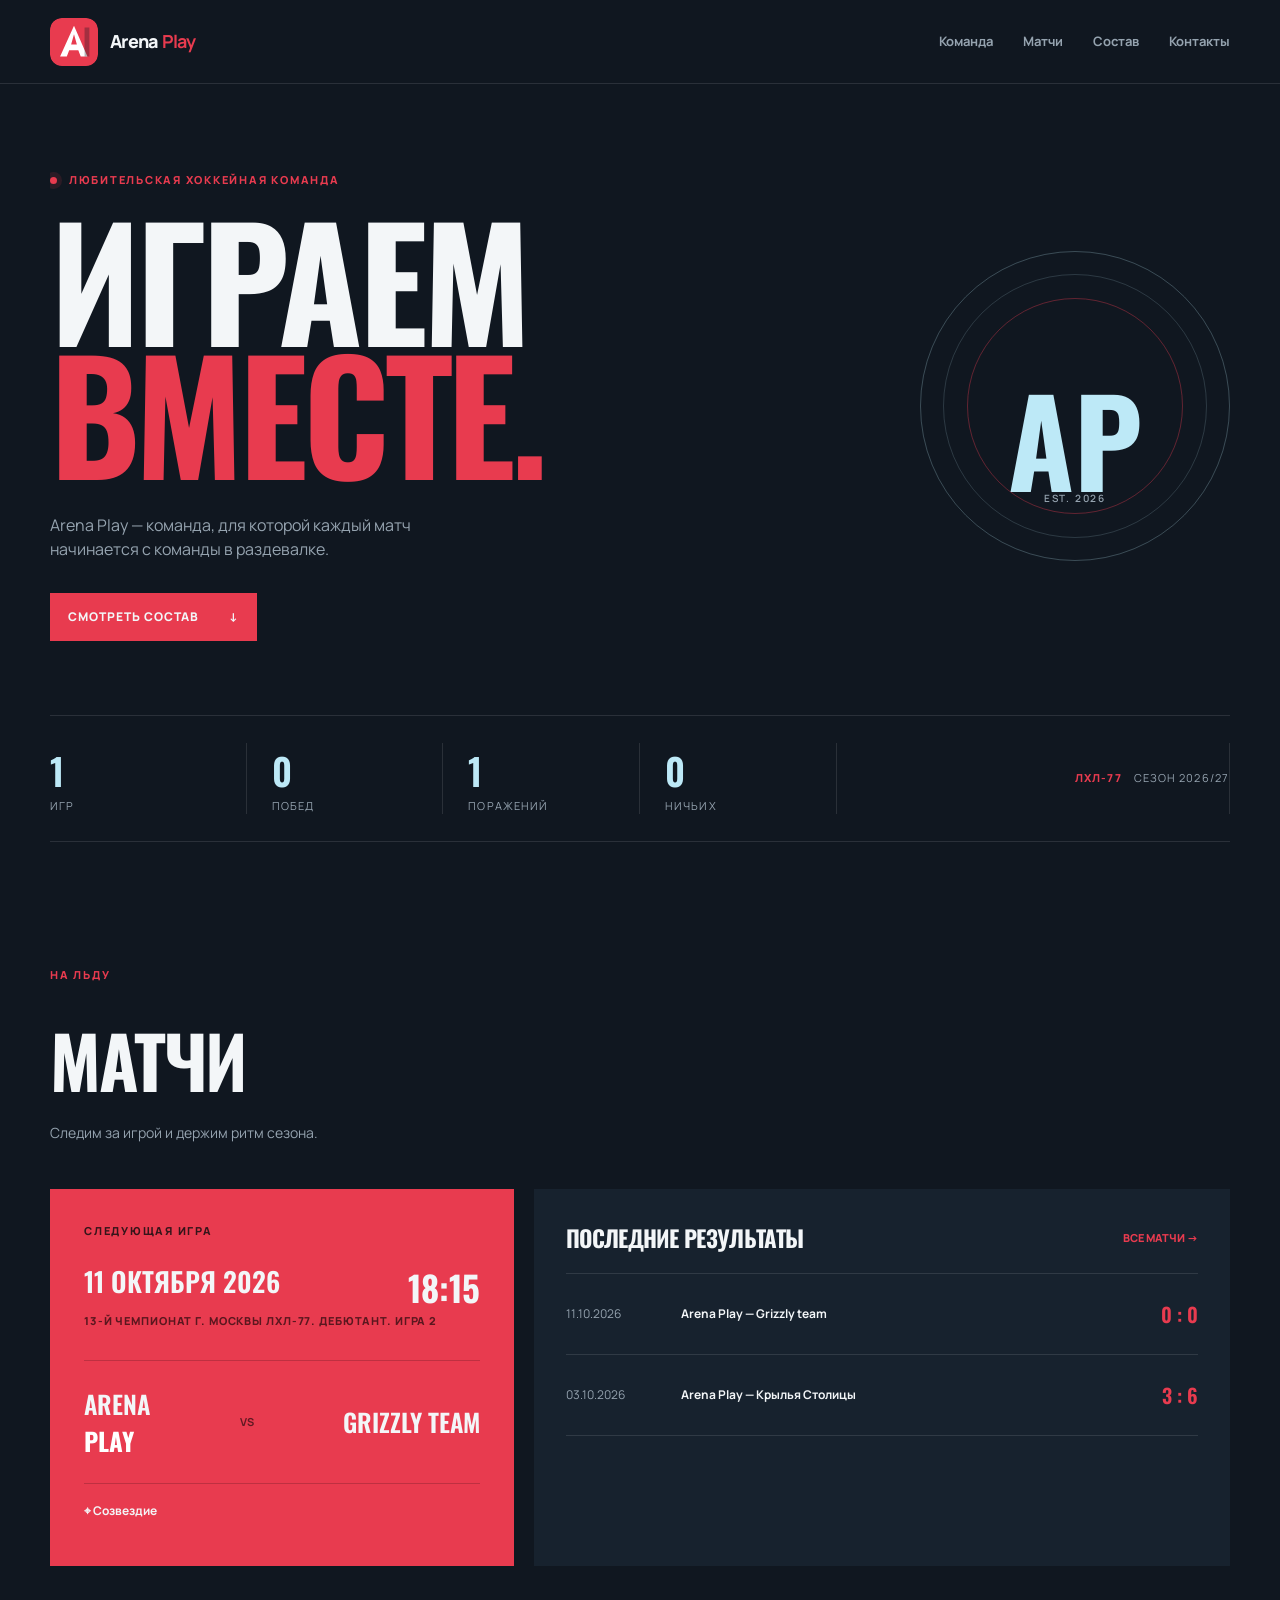
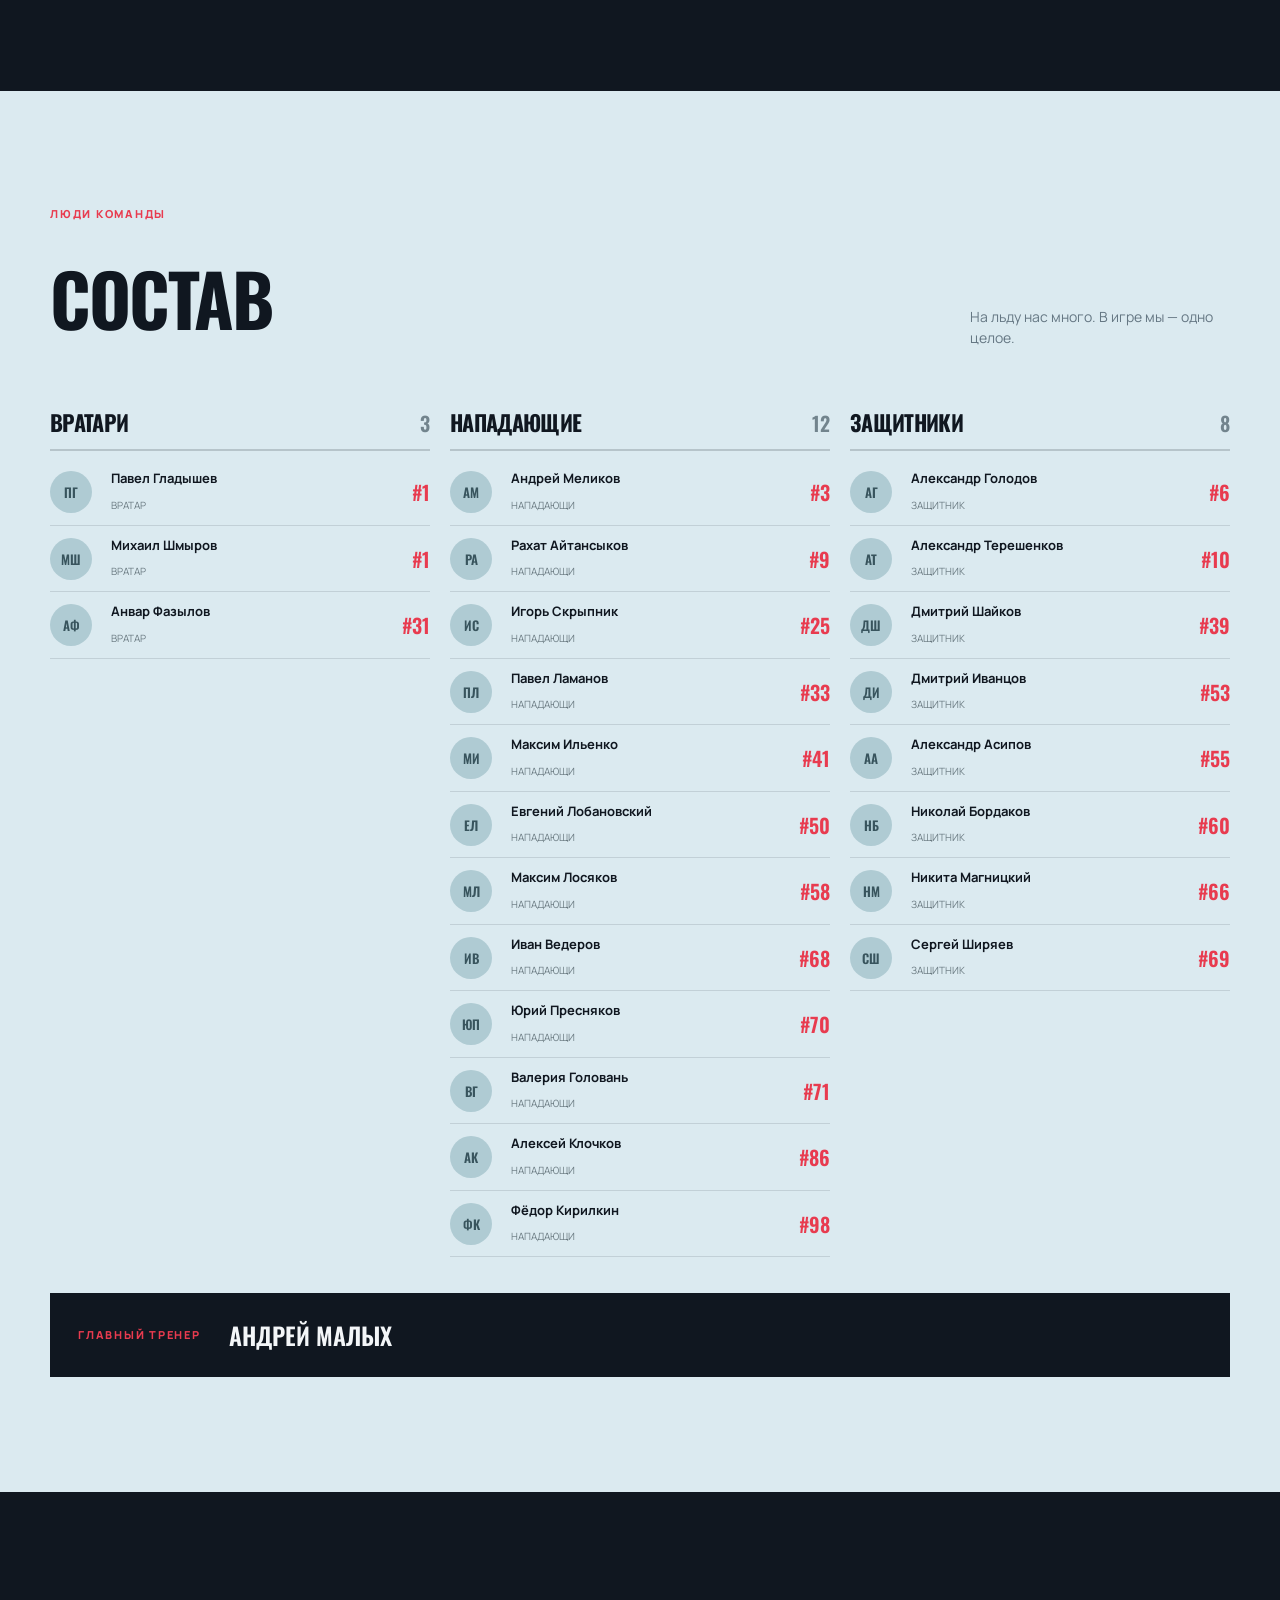
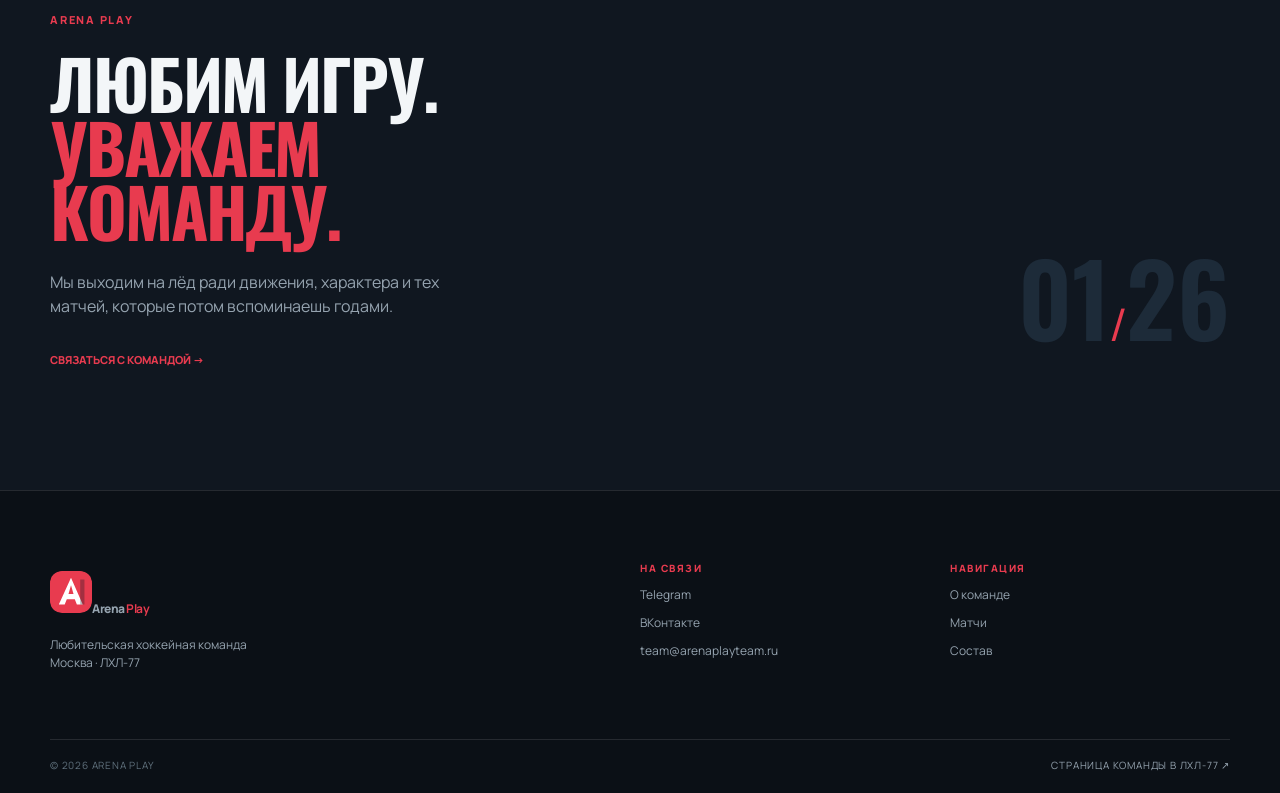
==== index.html @ 4e4c9e89 "Обновить статистику команды Изменены данные о количестве игр, победах и поражениях команды в разделе" ====
<!doctype html>
<html lang="ru">
  <head>
    <meta charset="UTF-8" />
    <meta name="viewport" content="width=device-width, initial-scale=1" />
    <meta name="description" content="Arena Play — любительская хоккейная команда." />
    <meta property="og:title" content="Arena Play — хоккейная команда" />
    <meta property="og:description" content="Состав, матчи и результаты Arena Play." />
    <meta property="og:type" content="website" />
    <meta property="og:url" content="https://arenaplayteam.ru/" />
    <link rel="icon" href="/assets/logo.svg" type="image/svg+xml" />
    <link rel="stylesheet" href="/styles/main.css" />
    <title>Arena Play — хоккейная команда</title>
  </head>
  <body>
    <header class="site-header">
      <a class="brand" href="#top" aria-label="Arena Play, на главную">
        <img src="/assets/logo.svg" alt="Arena Play" width="48" height="48" />
        <span>Arena <b>Play</b></span>
      </a>
      <button class="menu-toggle" type="button" aria-expanded="false" aria-controls="site-nav">Меню</button>
      <nav id="site-nav" class="site-nav" aria-label="Основная навигация">
        <a href="#team">Команда</a>
        <a href="#games">Матчи</a>
        <a href="#roster">Состав</a>
        <a href="#contacts">Контакты</a>
      </nav>
    </header>

    <main id="top">
      <a class="live-banner" data-live-date="2026-10-11" href="https://vkvideo.ru/live-71330880_456246255" target="_blank" rel="noopener noreferrer" aria-label="Смотреть сегодняшнюю прямую трансляцию Arena Play в VK Видео">
        <span><span class="live-dot"></span> Скоро в эфире</span>
        <strong>Смотреть трансляцию Arena Play vs Grizzly team</strong>
        <span aria-hidden="true">↗</span>
      </a>
      <section class="hero section-shell">
        <div class="hero-copy">
          <p class="eyebrow"><span class="live-dot"></span> Любительская хоккейная команда</p>
          <h1>Играем<br /><em>вместе.</em></h1>
          <p class="hero-lead">Arena Play — команда, для которой каждый матч начинается с команды в раздевалке.</p>
          <a class="button button-primary" href="#roster">Смотреть состав <span>↓</span></a>
        </div>
        <div class="hero-mark" aria-hidden="true">
          <div class="hero-ring"></div>
          <span>AP</span>
          <small>EST. 2026</small>
        </div>
      </section>

      <section id="team" class="stats-strip section-shell" aria-label="Статистика команды">
        <div><strong data-stat="games">1</strong><span>Игр</span></div>
        <div><strong data-stat="wins">0</strong><span>Побед</span></div>
        <div><strong data-stat="losses">1</strong><span>Поражений</span></div>
        <div><strong data-stat="draws">0</strong><span>Ничьих</span></div>
        <div class="stats-note"><span>ЛХЛ-77</span><small>Сезон 2026/27</small></div>
      </section>

      <section id="games" class="content-section section-shell">
        <div class="section-heading"><p class="eyebrow">На льду</p><h2>Матчи</h2><p>Следим за игрой и держим ритм сезона.</p></div>
        <div class="games-grid">
          <article class="next-game" id="next-game"></article>
          <div class="results-panel"><div class="panel-title"><h3>Последние результаты</h3><a href="#contacts">Все матчи →</a></div><div id="results-list" class="results-list"></div></div>
        </div>
      </section>

      <section id="roster" class="content-section roster-section">
        <div class="section-shell"><div class="section-heading heading-row"><div><p class="eyebrow">Люди команды</p><h2>Состав</h2></div><p>На льду нас много. В игре мы — одно целое.</p></div><div id="roster-list" class="roster-grid"></div></div>
      </section>

      <section class="about-section section-shell"><div class="about-card"><p class="eyebrow">Arena Play</p><h2>Любим игру.<br /><em>Уважаем команду.</em></h2><p>Мы выходим на лёд ради движения, характера и тех матчей, которые потом вспоминаешь годами.</p><a class="text-link" href="#contacts">Связаться с командой →</a></div><div class="about-number">01<span>/</span>26</div></section>
    </main>

    <footer id="contacts" class="site-footer"><div class="section-shell footer-grid"><div><a class="brand" href="#top"><img src="/assets/logo.svg" alt="" width="42" height="42" /><span>Arena <b>Play</b></span></a><p>Любительская хоккейная команда<br />Москва · ЛХЛ-77</p></div><div><p class="footer-label">На связи</p><a href="#contacts" data-placeholder-link>Telegram</a><a href="#contacts" data-placeholder-link>ВКонтакте</a><a href="mailto:team@arenaplayteam.ru">team@arenaplayteam.ru</a></div><div><p class="footer-label">Навигация</p><a href="#team">О команде</a><a href="#games">Матчи</a><a href="#roster">Состав</a></div></div><div class="section-shell footer-bottom"><span>© <span id="year"></span> Arena Play</span><a href="https://lhl-77.ru/clubs/686" target="_blank" rel="noreferrer">Страница команды в ЛХЛ-77 ↗</a></div></footer>
    <script type="module" src="/scripts/main.js"></script>
  </body>
</html>
---- styles/main.css ----
@import url('https://fonts.googleapis.com/css2?family=Manrope:wght@400;500;600;700;800&family=Oswald:wght@500;600;700&display=swap');
:root{--bg:#101720;--surface:#17222e;--surface2:#1d2b39;--line:rgba(255,255,255,.11);--text:#f3f6f8;--muted:#95a3af;--red:#e83b4f;--ice:#bde9f7;--max:1180px}*{box-sizing:border-box}html{scroll-behavior:smooth}body{margin:0;background:var(--bg);color:var(--text);font-family:Manrope,Arial,sans-serif;line-height:1.5}a{color:inherit;text-decoration:none}.section-shell{width:min(calc(100% - 48px),var(--max));margin:auto}.site-header{height:84px;border-bottom:1px solid var(--line);display:flex;align-items:center;justify-content:space-between;padding:0 max(24px,calc((100vw - var(--max))/2));position:relative;z-index:2}.brand{display:flex;align-items:center;gap:12px;font-weight:800;font-size:18px;letter-spacing:-.04em}.brand img{border-radius:12px}.brand b{color:var(--red)}.site-nav{display:flex;gap:30px;color:var(--muted);font-size:13px;font-weight:700}.site-nav a:hover,.site-footer a:hover{color:var(--text)}.menu-toggle{display:none;background:none;border:1px solid var(--line);color:var(--text);padding:8px 12px;border-radius:6px}.hero{min-height:575px;display:flex;align-items:center;justify-content:space-between;padding:88px 0 74px;overflow:hidden}.eyebrow{color:var(--red);font-size:11px;text-transform:uppercase;letter-spacing:.16em;font-weight:800;margin:0 0 22px}.live-dot{display:inline-block;width:7px;height:7px;background:var(--red);border-radius:50%;margin-right:8px;box-shadow:0 0 0 5px rgba(232,59,79,.12)}h1,h2,h3,h4,p{margin-top:0}h1,h2,h3{font-family:Oswald,Arial,sans-serif;text-transform:uppercase;letter-spacing:-.03em}h1{font-size:clamp(72px,12vw,156px);line-height:.87;margin:0 0 35px;font-weight:700}h1 em,h2 em{color:var(--red);font-style:normal}.hero-lead{max-width:410px;color:var(--muted);font-size:16px;margin-bottom:32px}.button{display:inline-flex;gap:30px;align-items:center;padding:15px 18px;font-weight:800;font-size:12px;text-transform:uppercase;letter-spacing:.08em}.button-primary{background:var(--red)}.button-primary:hover{background:#f15364}.hero-mark{width:310px;height:310px;border:1px solid rgba(189,233,247,.25);border-radius:50%;display:grid;place-items:center;position:relative;color:var(--ice);font-family:Oswald,sans-serif;font-size:120px;font-weight:700}.hero-mark:before,.hero-mark:after{content:'';position:absolute;border:1px solid rgba(189,233,247,.16);border-radius:50%;inset:22px}.hero-mark:after{inset:46px;border-color:rgba(232,59,79,.38)}.hero-mark span{z-index:1}.hero-mark small{position:absolute;bottom:55px;font:600 10px Manrope;letter-spacing:.18em;color:var(--muted)}.stats-strip{border-top:1px solid var(--line);border-bottom:1px solid var(--line);display:grid;grid-template-columns:repeat(4,1fr) 2fr;padding:27px 0}.stats-strip div{border-right:1px solid var(--line);padding-left:25px}.stats-strip div:first-child{padding-left:0}.stats-strip strong{display:block;font:600 37px Oswald;color:var(--ice)}.stats-strip span,.stats-strip small{display:block;color:var(--muted);font-size:11px;text-transform:uppercase;letter-spacing:.1em}.stats-note{display:flex;align-items:center;justify-content:flex-end;gap:12px}.stats-note span{color:var(--red);font-weight:800}.content-section{padding:125px 0}.section-heading{margin-bottom:46px}.section-heading h2{font-size:72px;margin:0 0 8px}.section-heading>p:last-child{color:var(--muted);font-size:14px}.games-grid{display:grid;grid-template-columns:1fr 1.5fr;gap:20px}.next-game{background:var(--red);padding:34px;min-height:325px}.next-game .eyebrow{color:#35151a}.game-date{font:600 27px Oswald;text-transform:uppercase;display:flex;justify-content:space-between;gap:10px}.game-date strong{font-size:35px}.game-tournament{font-size:11px;color:#5b171f;text-transform:uppercase;font-weight:800;letter-spacing:.08em}.matchup{display:flex;align-items:center;justify-content:space-between;border-top:1px solid rgba(0,0,0,.18);border-bottom:1px solid rgba(0,0,0,.18);padding:24px 0;margin:30px 0 18px;font:600 25px Oswald;text-transform:uppercase}.matchup i{font:700 11px Manrope;color:#611923}.matchup b{color:#fff}.arena{font-size:12px;font-weight:700}.results-panel{background:var(--surface);padding:32px}.panel-title{display:flex;justify-content:space-between;align-items:center;border-bottom:1px solid var(--line);padding-bottom:18px}.panel-title h3{font-size:23px;margin:0}.panel-title a,.text-link{color:var(--red);font-size:11px;text-transform:uppercase;font-weight:800}.result-row{display:grid;grid-template-columns:100px 1fr 55px;gap:15px;align-items:center;border-bottom:1px solid var(--line);padding:25px 0;font-size:12px}.result-row>span{color:var(--muted)}.result-row strong{font:600 20px Oswald;text-align:right}.result-row .loss{color:var(--red)}.roster-section{background:#dbeaf0;color:var(--bg);padding:115px 0}.roster-section .eyebrow{color:var(--red)}.heading-row{display:flex;justify-content:space-between;align-items:end}.heading-row>p{max-width:260px;color:#657783!important;margin-bottom:12px}.roster-grid{display:grid;grid-template-columns:repeat(3,1fr);gap:36px 20px}.roster-group-heading{display:flex;align-items:center;justify-content:space-between;border-bottom:2px solid rgba(16,23,32,.18);padding-bottom:10px;margin-bottom:8px}.roster-group-heading h3{font-size:22px;margin:0}.roster-group-heading span{font:600 20px Oswald;color:#72848d}.player-card{display:grid;grid-template-columns:48px 1fr 32px;gap:13px;align-items:center;border-bottom:1px solid rgba(16,23,32,.12);padding:10px 0}.player-avatar{width:42px;height:42px;background:#afcbd3;border-radius:50%;display:grid;place-items:center;font:600 13px Oswald;color:#38545d}.player-card h4{font-size:13px;margin:0 0 2px}.player-card span{font-size:10px;color:#6c7c83;text-transform:uppercase}.player-card>strong{font:600 20px Oswald;color:var(--red);text-align:right}.coach-card{grid-column:1/-1;background:var(--bg);color:var(--text);padding:24px 28px;display:flex;align-items:center;gap:28px}.coach-card .eyebrow{margin:0}.coach-card strong{font:600 24px Oswald;text-transform:uppercase}.about-section{padding:120px 0;display:flex;justify-content:space-between;align-items:end}.about-card{max-width:560px}.about-card h2{font-size:68px;line-height:.94;margin-bottom:28px}.about-card>p:not(.eyebrow){color:var(--muted);max-width:400px;margin-bottom:28px}.about-number{font:600 100px Oswald;color:var(--surface2)}.about-number span{color:var(--red);font-size:40px}.site-footer{background:#0b1016;border-top:1px solid var(--line);padding:70px 0 20px}.footer-grid{display:grid;grid-template-columns:2fr 1fr 1fr;gap:30px}.footer-grid p:not(.footer-label){color:var(--muted);font-size:12px;margin-top:18px}.footer-grid>a,.footer-grid div>a{display:block;color:var(--muted);font-size:12px;margin:10px 0}.footer-label{font-size:10px;text-transform:uppercase;letter-spacing:.15em;color:var(--red);font-weight:800}.footer-bottom{border-top:1px solid var(--line);margin-top:55px;padding-top:18px;display:flex;justify-content:space-between;color:#60717d;font-size:10px;text-transform:uppercase;letter-spacing:.08em}.footer-bottom a{color:var(--muted)}
.live-banner{display:flex;align-items:center;justify-content:center;gap:22px;min-height:54px;padding:10px 24px;background:var(--red);color:#fff;font-size:12px;font-weight:800}.live-banner[hidden]{display:none}.live-banner>span:first-child{text-transform:uppercase;letter-spacing:.12em}.live-banner .live-dot{background:#fff;box-shadow:0 0 0 5px rgba(255,255,255,.2)}.live-banner strong{font-size:13px}.live-banner:hover{background:#f15364}
@media(max-width:760px){.live-banner{flex-wrap:wrap;gap:4px 12px;padding:12px 18px;text-align:center}.live-banner>span:first-child{width:100%}.section-shell{width:min(calc(100% - 36px),var(--max))}.site-header{height:70px;padding:0 18px}.menu-toggle{display:block}.site-nav{position:absolute;left:0;right:0;top:70px;background:var(--surface);padding:18px;display:none;flex-direction:column;gap:18px;border-bottom:1px solid var(--line)}.site-nav.is-open{display:flex}.hero{min-height:610px;display:block;padding:80px 0 60px}.hero-mark{width:190px;height:190px;font-size:75px;margin:55px 0 0 auto}.hero-mark small{bottom:28px}.stats-strip{grid-template-columns:repeat(2,1fr);gap:20px;padding:24px 0}.stats-strip div,.stats-strip div:first-child{padding-left:0;border:0}.stats-note{grid-column:1/-1;justify-content:flex-start}.content-section,.roster-section,.about-section{padding:78px 0}.section-heading h2,.about-card h2{font-size:54px}.games-grid{grid-template-columns:1fr}.next-game{padding:25px}.game-date{font-size:22px}.game-date strong{font-size:29px}.result-row{grid-template-columns:70px 1fr 50px}.result-row b{font-size:11px}.heading-row{display:block}.heading-row>p{margin-top:25px}.roster-grid{grid-template-columns:1fr;gap:26px}.coach-card{grid-column:auto;display:block}.coach-card .eyebrow{margin-bottom:10px}.about-section{display:block}.about-number{font-size:75px;margin-top:55px}.footer-grid{grid-template-columns:1fr 1fr}.footer-grid>div:first-child{grid-column:1/-1}.footer-bottom{display:block;line-height:2}.footer-bottom a{display:block}}
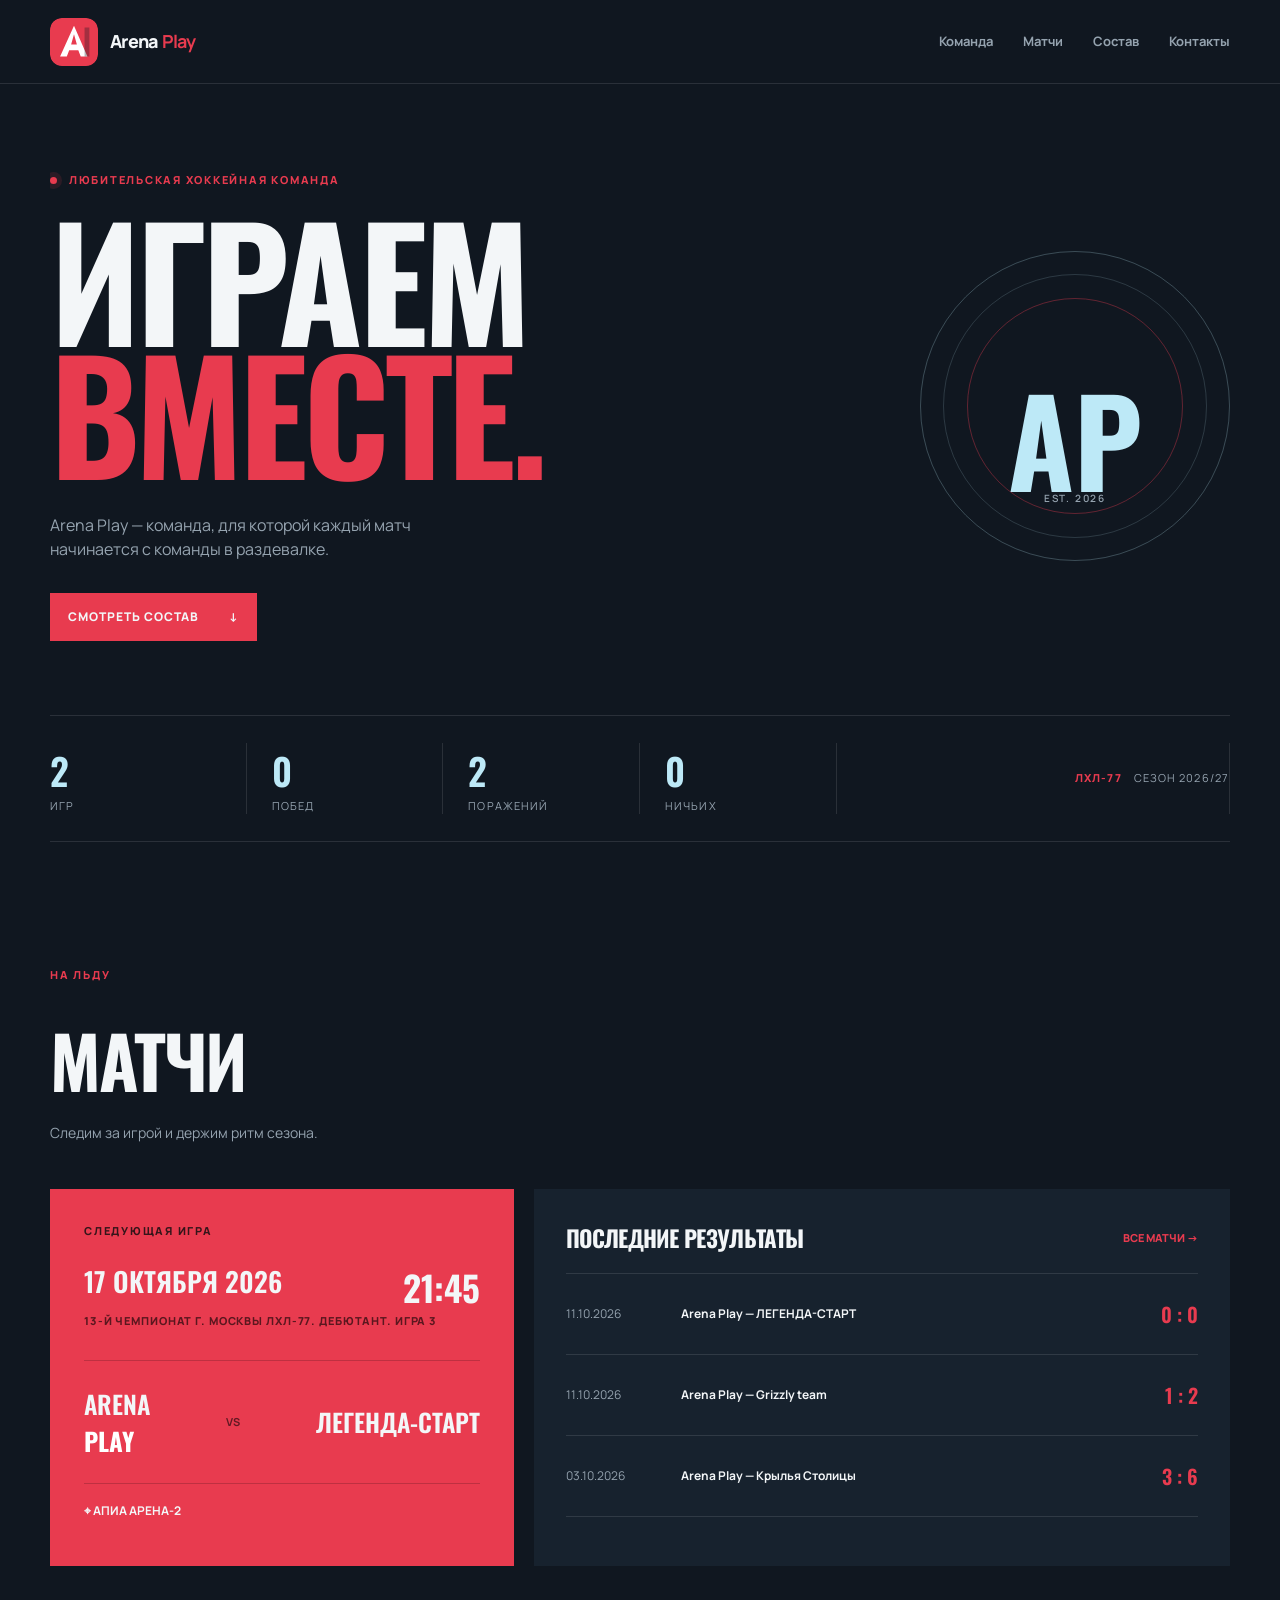
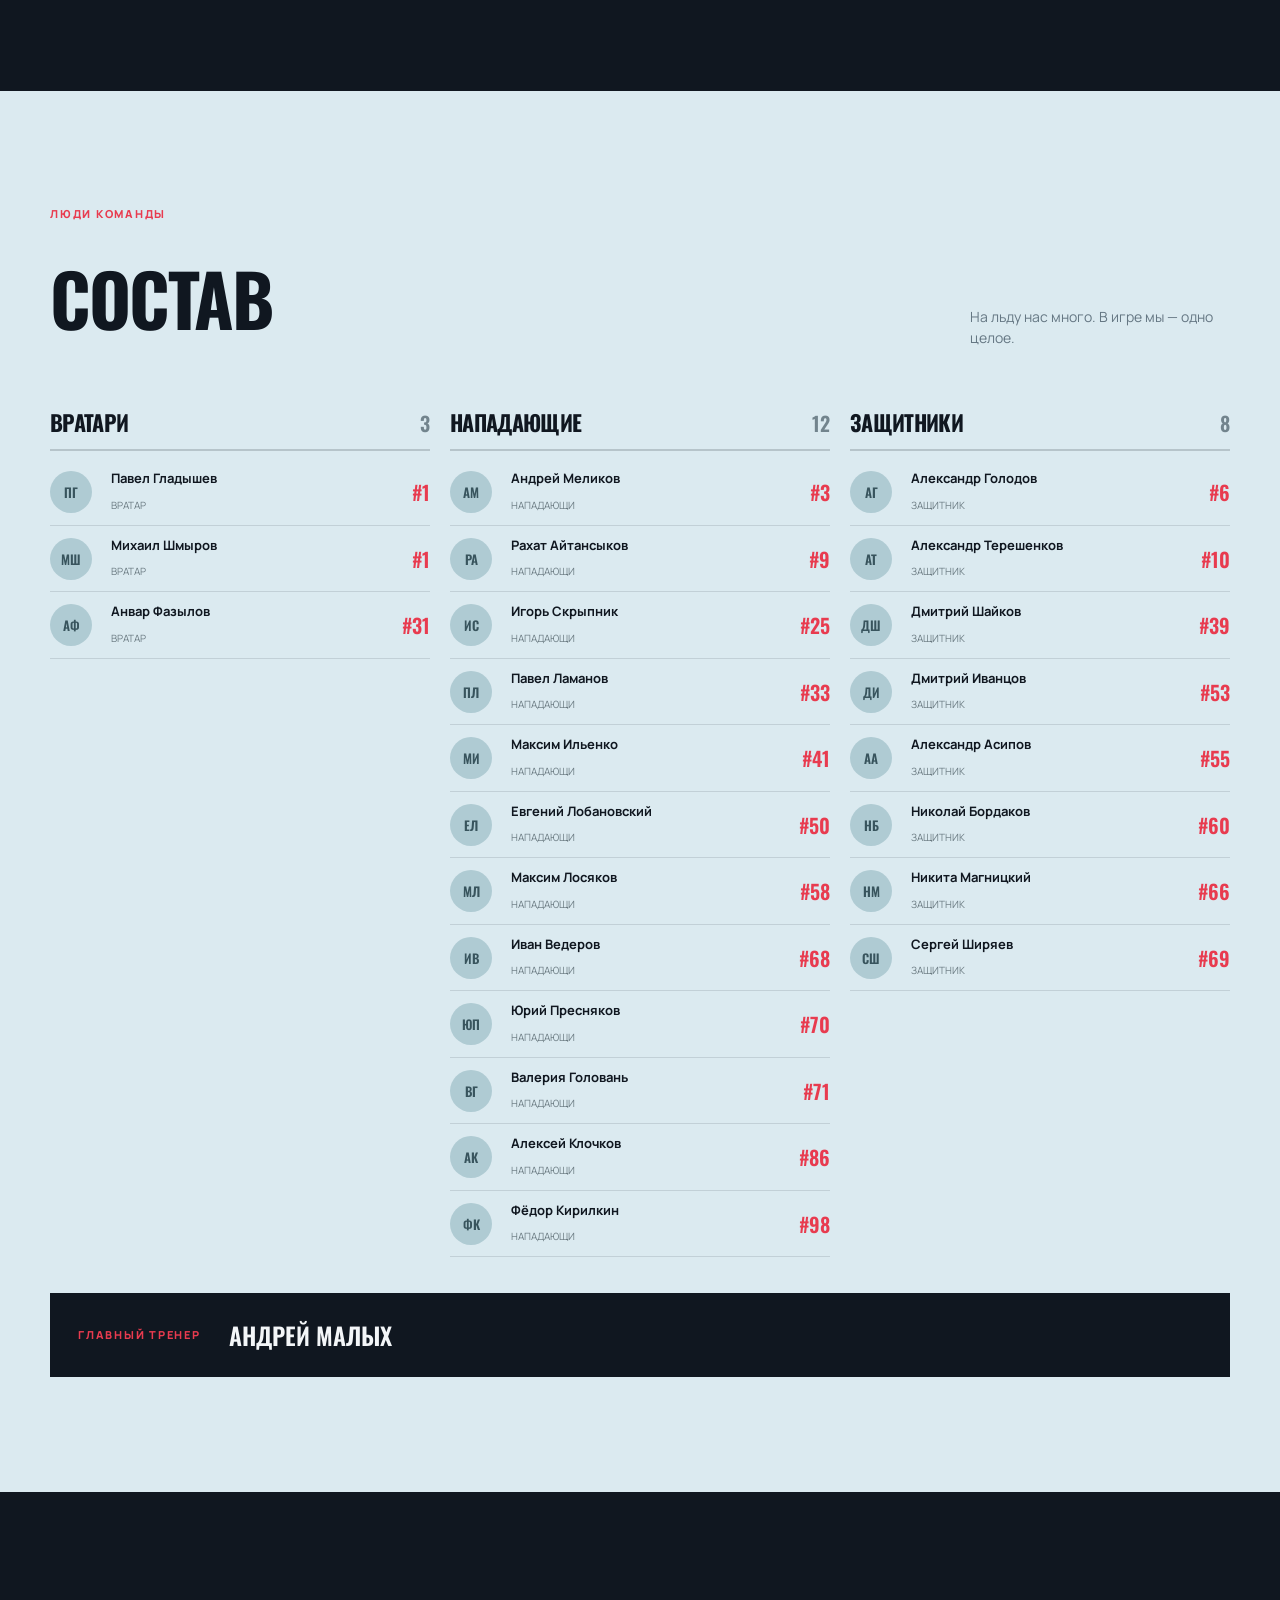
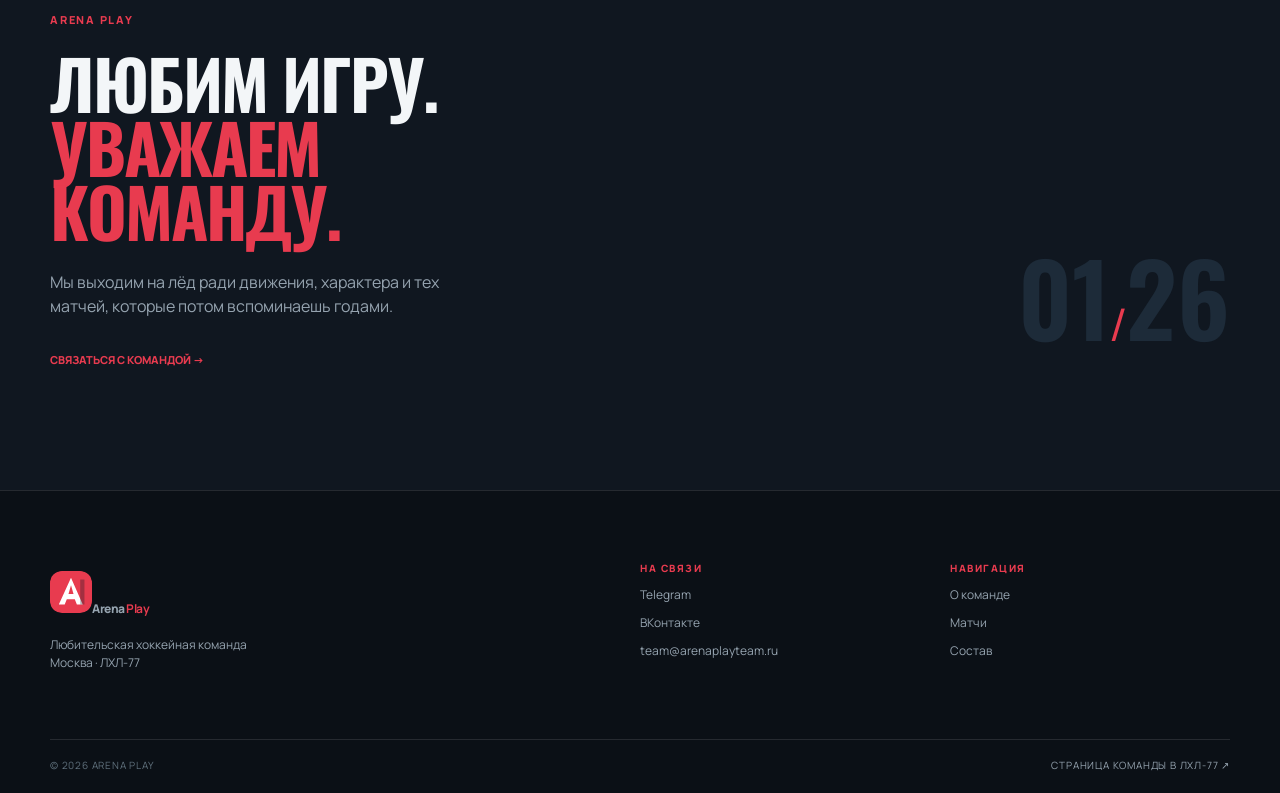
==== commit 8a521e58: "Обновить информацию о следующей игре и результаты команды Изменены данные о следующем матче и обновл" ====
--- a/index.html
+++ b/index.html
@@ -28,9 +28,9 @@
     </header>
 
     <main id="top">
-      <a class="live-banner" data-live-date="2026-10-11" href="https://vkvideo.ru/live-71330880_456246255" target="_blank" rel="noopener noreferrer" aria-label="Смотреть сегодняшнюю прямую трансляцию Arena Play в VK Видео">
+      <a class="live-banner" data-live-date="2026-10-11" href="https://vkvideo.ru/@lhl_77/all" target="_blank" rel="noopener noreferrer" aria-label="Смотреть сегодняшнюю прямую трансляцию Arena Play в VK Видео">
         <span><span class="live-dot"></span> Скоро в эфире</span>
-        <strong>Смотреть трансляцию Arena Play vs Grizzly team</strong>
+        <strong>Смотреть трансляцию Arena Play vs ЛЕГЕНДА-СТАРТ</strong>
         <span aria-hidden="true">↗</span>
       </a>
       <section class="hero section-shell">
@@ -48,9 +48,9 @@
       </section>
 
       <section id="team" class="stats-strip section-shell" aria-label="Статистика команды">
-        <div><strong data-stat="games">1</strong><span>Игр</span></div>
+        <div><strong data-stat="games">2</strong><span>Игр</span></div>
         <div><strong data-stat="wins">0</strong><span>Побед</span></div>
-        <div><strong data-stat="losses">1</strong><span>Поражений</span></div>
+        <div><strong data-stat="losses">2</strong><span>Поражений</span></div>
         <div><strong data-stat="draws">0</strong><span>Ничьих</span></div>
         <div class="stats-note"><span>ЛХЛ-77</span><small>Сезон 2026/27</small></div>
       </section>
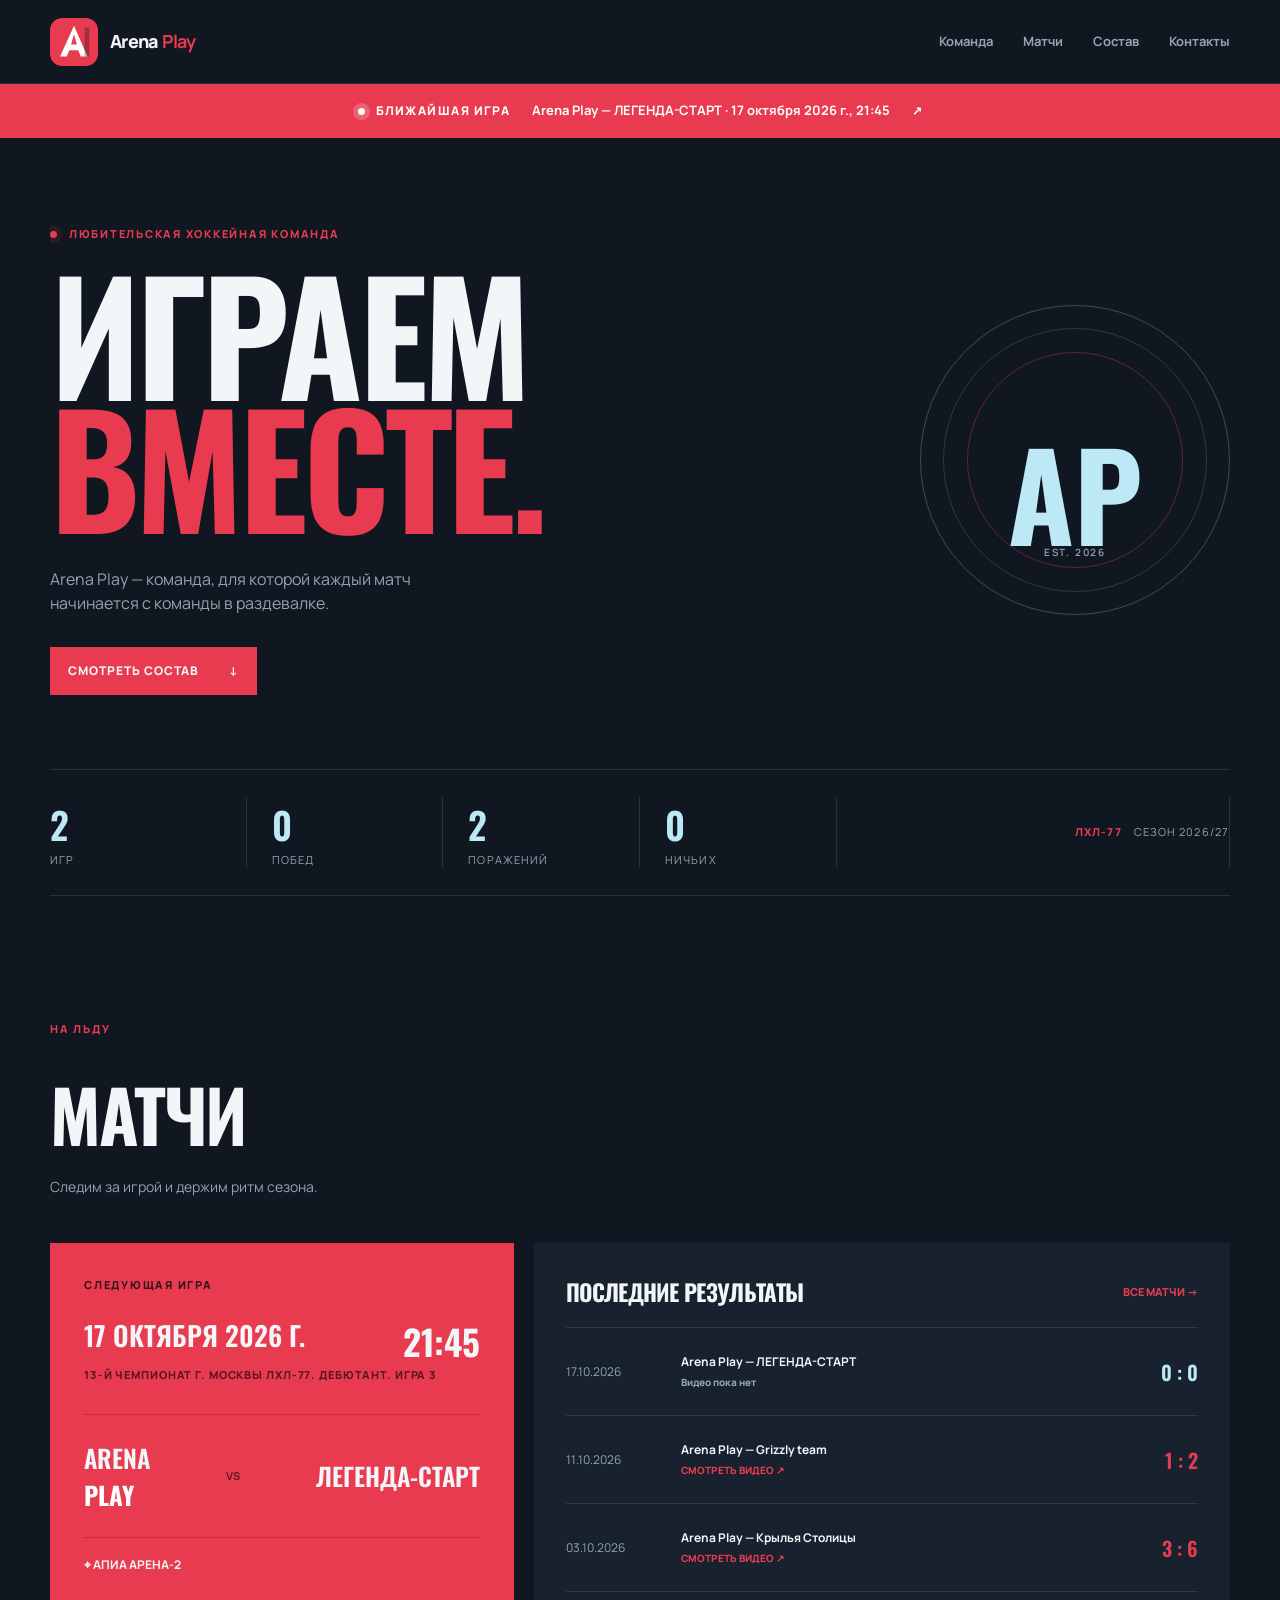
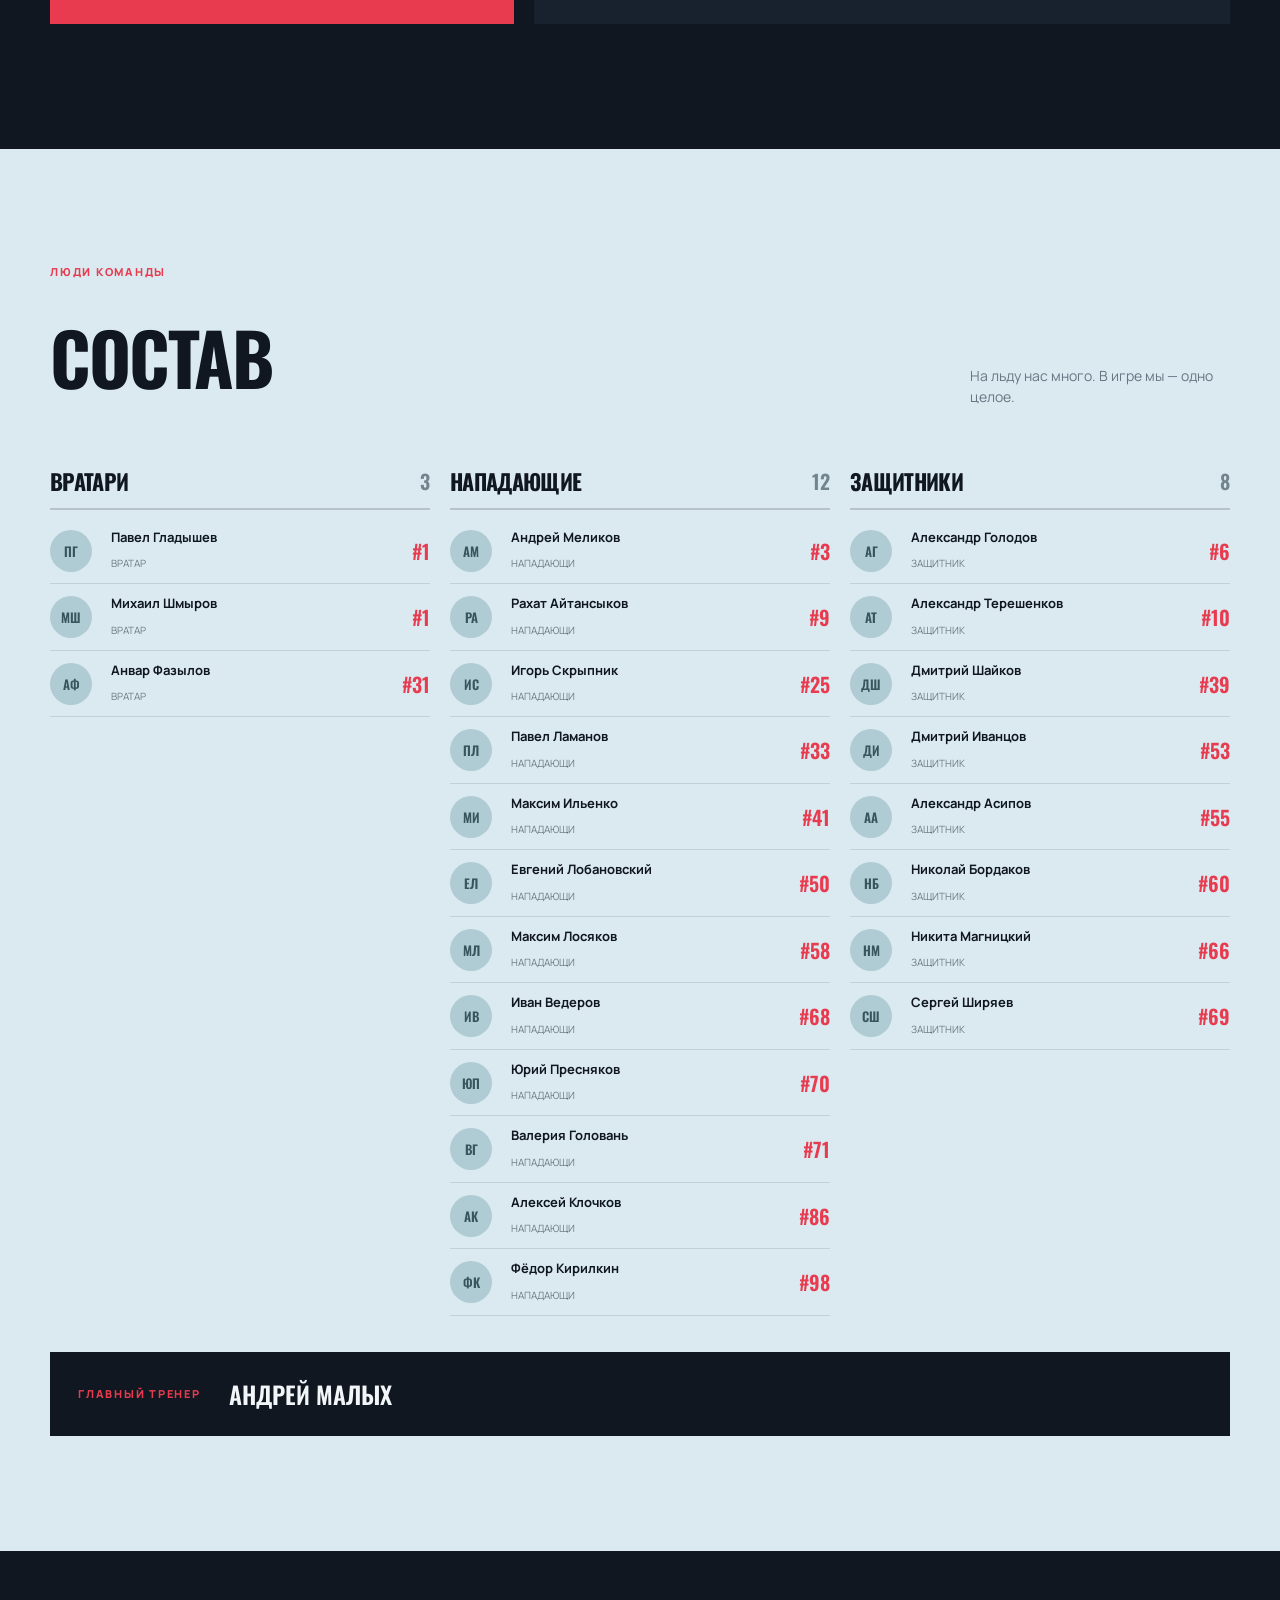
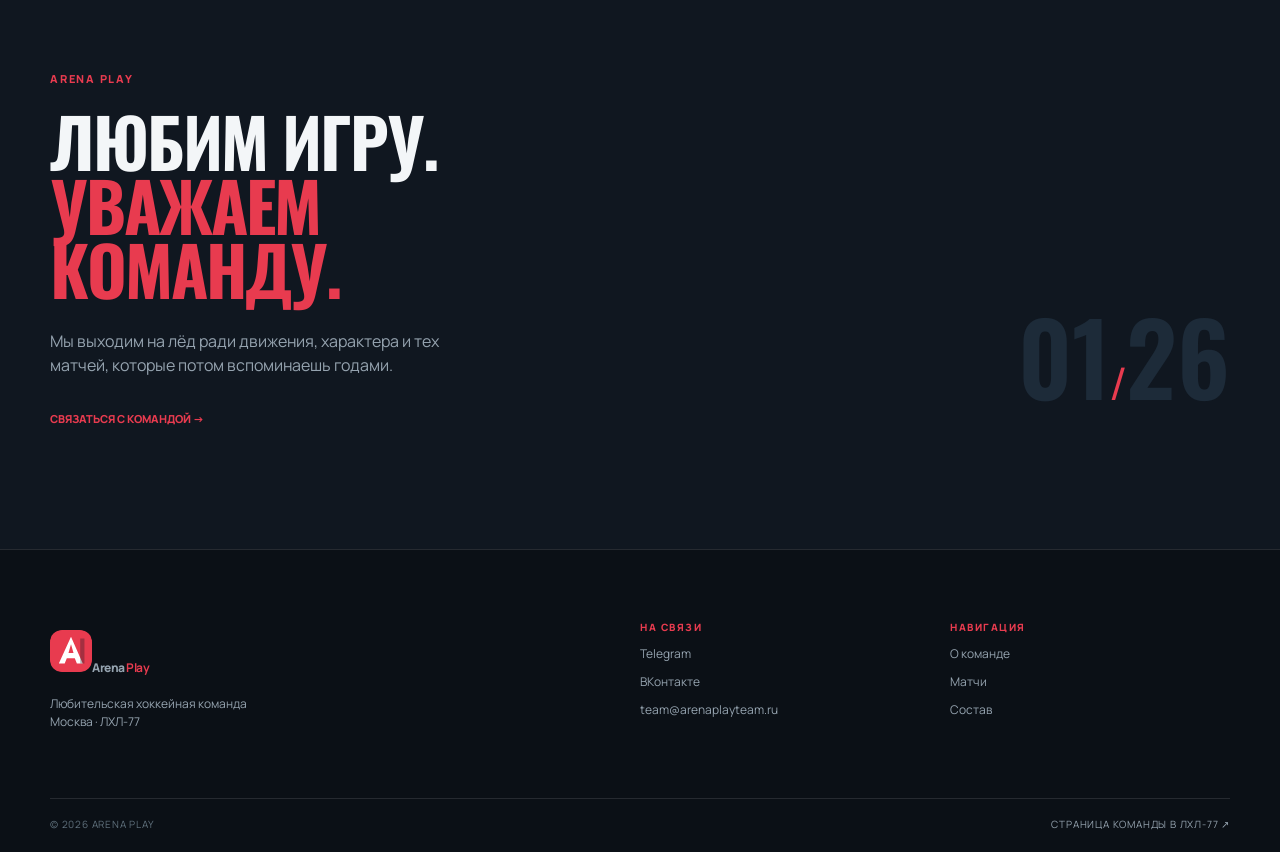
==== commit 2b2dbc46: "Добавить ежедневное обновление расписания" ====
--- a/index.html
+++ b/index.html
@@ -28,9 +28,9 @@
     </header>
 
     <main id="top">
-      <a class="live-banner" data-live-date="2026-10-11" href="https://vkvideo.ru/@lhl_77/all" target="_blank" rel="noopener noreferrer" aria-label="Смотреть сегодняшнюю прямую трансляцию Arena Play в VK Видео">
-        <span><span class="live-dot"></span> Скоро в эфире</span>
-        <strong>Смотреть трансляцию Arena Play vs ЛЕГЕНДА-СТАРТ</strong>
+      <a class="live-banner" id="next-game-banner" href="https://lhl-77.ru/clubs/686" target="_blank" rel="noopener noreferrer" aria-label="Ближайшая игра Arena Play">
+        <span><span class="live-dot"></span> Ближайшая игра</span>
+        <strong>Загрузка расписания…</strong>
         <span aria-hidden="true">↗</span>
       </a>
       <section class="hero section-shell">
--- a/styles/main.css
+++ b/styles/main.css
@@ -2,3 +2,5 @@
 :root{--bg:#101720;--surface:#17222e;--surface2:#1d2b39;--line:rgba(255,255,255,.11);--text:#f3f6f8;--muted:#95a3af;--red:#e83b4f;--ice:#bde9f7;--max:1180px}*{box-sizing:border-box}html{scroll-behavior:smooth}body{margin:0;background:var(--bg);color:var(--text);font-family:Manrope,Arial,sans-serif;line-height:1.5}a{color:inherit;text-decoration:none}.section-shell{width:min(calc(100% - 48px),var(--max));margin:auto}.site-header{height:84px;border-bottom:1px solid var(--line);display:flex;align-items:center;justify-content:space-between;padding:0 max(24px,calc((100vw - var(--max))/2));position:relative;z-index:2}.brand{display:flex;align-items:center;gap:12px;font-weight:800;font-size:18px;letter-spacing:-.04em}.brand img{border-radius:12px}.brand b{color:var(--red)}.site-nav{display:flex;gap:30px;color:var(--muted);font-size:13px;font-weight:700}.site-nav a:hover,.site-footer a:hover{color:var(--text)}.menu-toggle{display:none;background:none;border:1px solid var(--line);color:var(--text);padding:8px 12px;border-radius:6px}.hero{min-height:575px;display:flex;align-items:center;justify-content:space-between;padding:88px 0 74px;overflow:hidden}.eyebrow{color:var(--red);font-size:11px;text-transform:uppercase;letter-spacing:.16em;font-weight:800;margin:0 0 22px}.live-dot{display:inline-block;width:7px;height:7px;background:var(--red);border-radius:50%;margin-right:8px;box-shadow:0 0 0 5px rgba(232,59,79,.12)}h1,h2,h3,h4,p{margin-top:0}h1,h2,h3{font-family:Oswald,Arial,sans-serif;text-transform:uppercase;letter-spacing:-.03em}h1{font-size:clamp(72px,12vw,156px);line-height:.87;margin:0 0 35px;font-weight:700}h1 em,h2 em{color:var(--red);font-style:normal}.hero-lead{max-width:410px;color:var(--muted);font-size:16px;margin-bottom:32px}.button{display:inline-flex;gap:30px;align-items:center;padding:15px 18px;font-weight:800;font-size:12px;text-transform:uppercase;letter-spacing:.08em}.button-primary{background:var(--red)}.button-primary:hover{background:#f15364}.hero-mark{width:310px;height:310px;border:1px solid rgba(189,233,247,.25);border-radius:50%;display:grid;place-items:center;position:relative;color:var(--ice);font-family:Oswald,sans-serif;font-size:120px;font-weight:700}.hero-mark:before,.hero-mark:after{content:'';position:absolute;border:1px solid rgba(189,233,247,.16);border-radius:50%;inset:22px}.hero-mark:after{inset:46px;border-color:rgba(232,59,79,.38)}.hero-mark span{z-index:1}.hero-mark small{position:absolute;bottom:55px;font:600 10px Manrope;letter-spacing:.18em;color:var(--muted)}.stats-strip{border-top:1px solid var(--line);border-bottom:1px solid var(--line);display:grid;grid-template-columns:repeat(4,1fr) 2fr;padding:27px 0}.stats-strip div{border-right:1px solid var(--line);padding-left:25px}.stats-strip div:first-child{padding-left:0}.stats-strip strong{display:block;font:600 37px Oswald;color:var(--ice)}.stats-strip span,.stats-strip small{display:block;color:var(--muted);font-size:11px;text-transform:uppercase;letter-spacing:.1em}.stats-note{display:flex;align-items:center;justify-content:flex-end;gap:12px}.stats-note span{color:var(--red);font-weight:800}.content-section{padding:125px 0}.section-heading{margin-bottom:46px}.section-heading h2{font-size:72px;margin:0 0 8px}.section-heading>p:last-child{color:var(--muted);font-size:14px}.games-grid{display:grid;grid-template-columns:1fr 1.5fr;gap:20px}.next-game{background:var(--red);padding:34px;min-height:325px}.next-game .eyebrow{color:#35151a}.game-date{font:600 27px Oswald;text-transform:uppercase;display:flex;justify-content:space-between;gap:10px}.game-date strong{font-size:35px}.game-tournament{font-size:11px;color:#5b171f;text-transform:uppercase;font-weight:800;letter-spacing:.08em}.matchup{display:flex;align-items:center;justify-content:space-between;border-top:1px solid rgba(0,0,0,.18);border-bottom:1px solid rgba(0,0,0,.18);padding:24px 0;margin:30px 0 18px;font:600 25px Oswald;text-transform:uppercase}.matchup i{font:700 11px Manrope;color:#611923}.matchup b{color:#fff}.arena{font-size:12px;font-weight:700}.results-panel{background:var(--surface);padding:32px}.panel-title{display:flex;justify-content:space-between;align-items:center;border-bottom:1px solid var(--line);padding-bottom:18px}.panel-title h3{font-size:23px;margin:0}.panel-title a,.text-link{color:var(--red);font-size:11px;text-transform:uppercase;font-weight:800}.result-row{display:grid;grid-template-columns:100px 1fr 55px;gap:15px;align-items:center;border-bottom:1px solid var(--line);padding:25px 0;font-size:12px}.result-row>span{color:var(--muted)}.result-row strong{font:600 20px Oswald;text-align:right}.result-row .loss{color:var(--red)}.roster-section{background:#dbeaf0;color:var(--bg);padding:115px 0}.roster-section .eyebrow{color:var(--red)}.heading-row{display:flex;justify-content:space-between;align-items:end}.heading-row>p{max-width:260px;color:#657783!important;margin-bottom:12px}.roster-grid{display:grid;grid-template-columns:repeat(3,1fr);gap:36px 20px}.roster-group-heading{display:flex;align-items:center;justify-content:space-between;border-bottom:2px solid rgba(16,23,32,.18);padding-bottom:10px;margin-bottom:8px}.roster-group-heading h3{font-size:22px;margin:0}.roster-group-heading span{font:600 20px Oswald;color:#72848d}.player-card{display:grid;grid-template-columns:48px 1fr 32px;gap:13px;align-items:center;border-bottom:1px solid rgba(16,23,32,.12);padding:10px 0}.player-avatar{width:42px;height:42px;background:#afcbd3;border-radius:50%;display:grid;place-items:center;font:600 13px Oswald;color:#38545d}.player-card h4{font-size:13px;margin:0 0 2px}.player-card span{font-size:10px;color:#6c7c83;text-transform:uppercase}.player-card>strong{font:600 20px Oswald;color:var(--red);text-align:right}.coach-card{grid-column:1/-1;background:var(--bg);color:var(--text);padding:24px 28px;display:flex;align-items:center;gap:28px}.coach-card .eyebrow{margin:0}.coach-card strong{font:600 24px Oswald;text-transform:uppercase}.about-section{padding:120px 0;display:flex;justify-content:space-between;align-items:end}.about-card{max-width:560px}.about-card h2{font-size:68px;line-height:.94;margin-bottom:28px}.about-card>p:not(.eyebrow){color:var(--muted);max-width:400px;margin-bottom:28px}.about-number{font:600 100px Oswald;color:var(--surface2)}.about-number span{color:var(--red);font-size:40px}.site-footer{background:#0b1016;border-top:1px solid var(--line);padding:70px 0 20px}.footer-grid{display:grid;grid-template-columns:2fr 1fr 1fr;gap:30px}.footer-grid p:not(.footer-label){color:var(--muted);font-size:12px;margin-top:18px}.footer-grid>a,.footer-grid div>a{display:block;color:var(--muted);font-size:12px;margin:10px 0}.footer-label{font-size:10px;text-transform:uppercase;letter-spacing:.15em;color:var(--red);font-weight:800}.footer-bottom{border-top:1px solid var(--line);margin-top:55px;padding-top:18px;display:flex;justify-content:space-between;color:#60717d;font-size:10px;text-transform:uppercase;letter-spacing:.08em}.footer-bottom a{color:var(--muted)}
 .live-banner{display:flex;align-items:center;justify-content:center;gap:22px;min-height:54px;padding:10px 24px;background:var(--red);color:#fff;font-size:12px;font-weight:800}.live-banner[hidden]{display:none}.live-banner>span:first-child{text-transform:uppercase;letter-spacing:.12em}.live-banner .live-dot{background:#fff;box-shadow:0 0 0 5px rgba(255,255,255,.2)}.live-banner strong{font-size:13px}.live-banner:hover{background:#f15364}
 @media(max-width:760px){.live-banner{flex-wrap:wrap;gap:4px 12px;padding:12px 18px;text-align:center}.live-banner>span:first-child{width:100%}.section-shell{width:min(calc(100% - 36px),var(--max))}.site-header{height:70px;padding:0 18px}.menu-toggle{display:block}.site-nav{position:absolute;left:0;right:0;top:70px;background:var(--surface);padding:18px;display:none;flex-direction:column;gap:18px;border-bottom:1px solid var(--line)}.site-nav.is-open{display:flex}.hero{min-height:610px;display:block;padding:80px 0 60px}.hero-mark{width:190px;height:190px;font-size:75px;margin:55px 0 0 auto}.hero-mark small{bottom:28px}.stats-strip{grid-template-columns:repeat(2,1fr);gap:20px;padding:24px 0}.stats-strip div,.stats-strip div:first-child{padding-left:0;border:0}.stats-note{grid-column:1/-1;justify-content:flex-start}.content-section,.roster-section,.about-section{padding:78px 0}.section-heading h2,.about-card h2{font-size:54px}.games-grid{grid-template-columns:1fr}.next-game{padding:25px}.game-date{font-size:22px}.game-date strong{font-size:29px}.result-row{grid-template-columns:70px 1fr 50px}.result-row b{font-size:11px}.heading-row{display:block}.heading-row>p{margin-top:25px}.roster-grid{grid-template-columns:1fr;gap:26px}.coach-card{grid-column:auto;display:block}.coach-card .eyebrow{margin-bottom:10px}.about-section{display:block}.about-number{font-size:75px;margin-top:55px}.footer-grid{grid-template-columns:1fr 1fr}.footer-grid>div:first-child{grid-column:1/-1}.footer-bottom{display:block;line-height:2}.footer-bottom a{display:block}}
+.result-match{display:flex;flex-direction:column;align-items:flex-start;gap:4px}.result-video,.result-video-pending{font-size:10px;font-weight:800}.result-video{color:var(--red);text-transform:uppercase}.result-video:hover{text-decoration:underline}.result-video-pending{color:var(--muted)}
+.result-row .scheduled{color:var(--ice)}
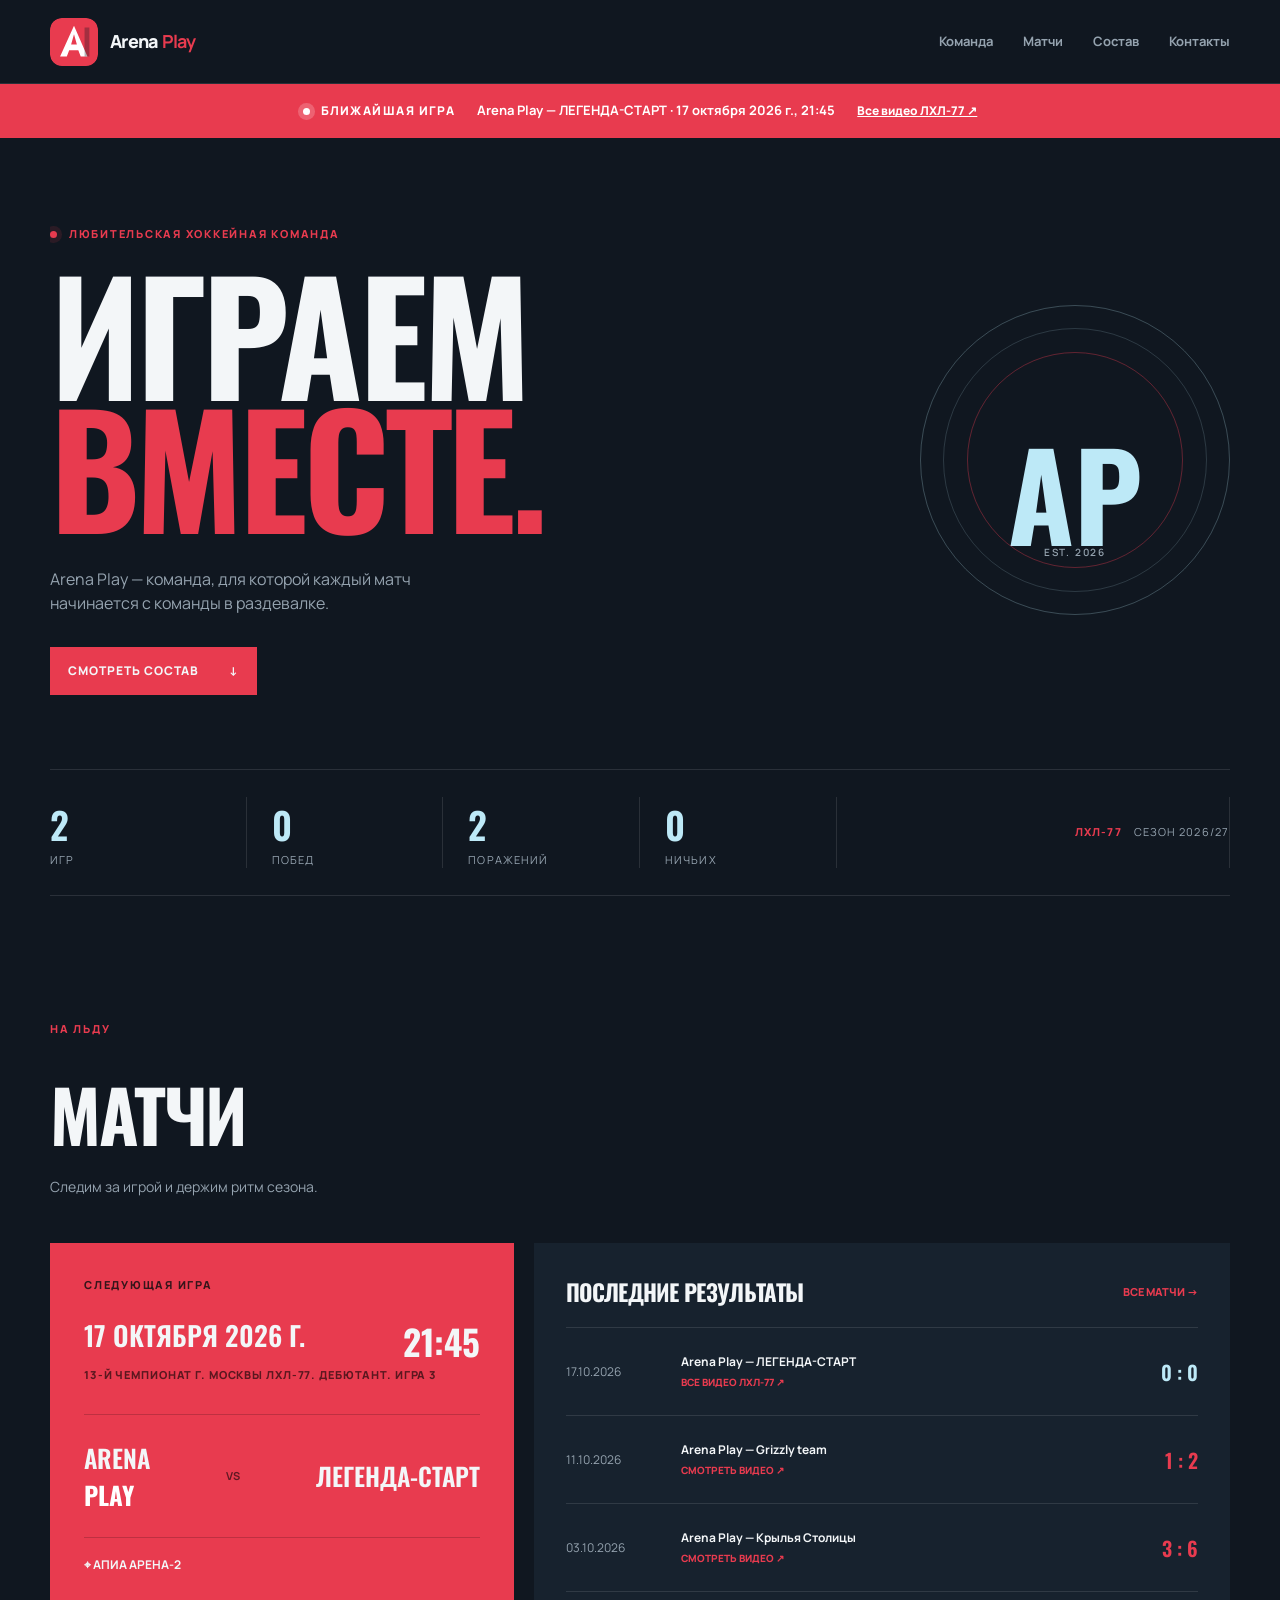
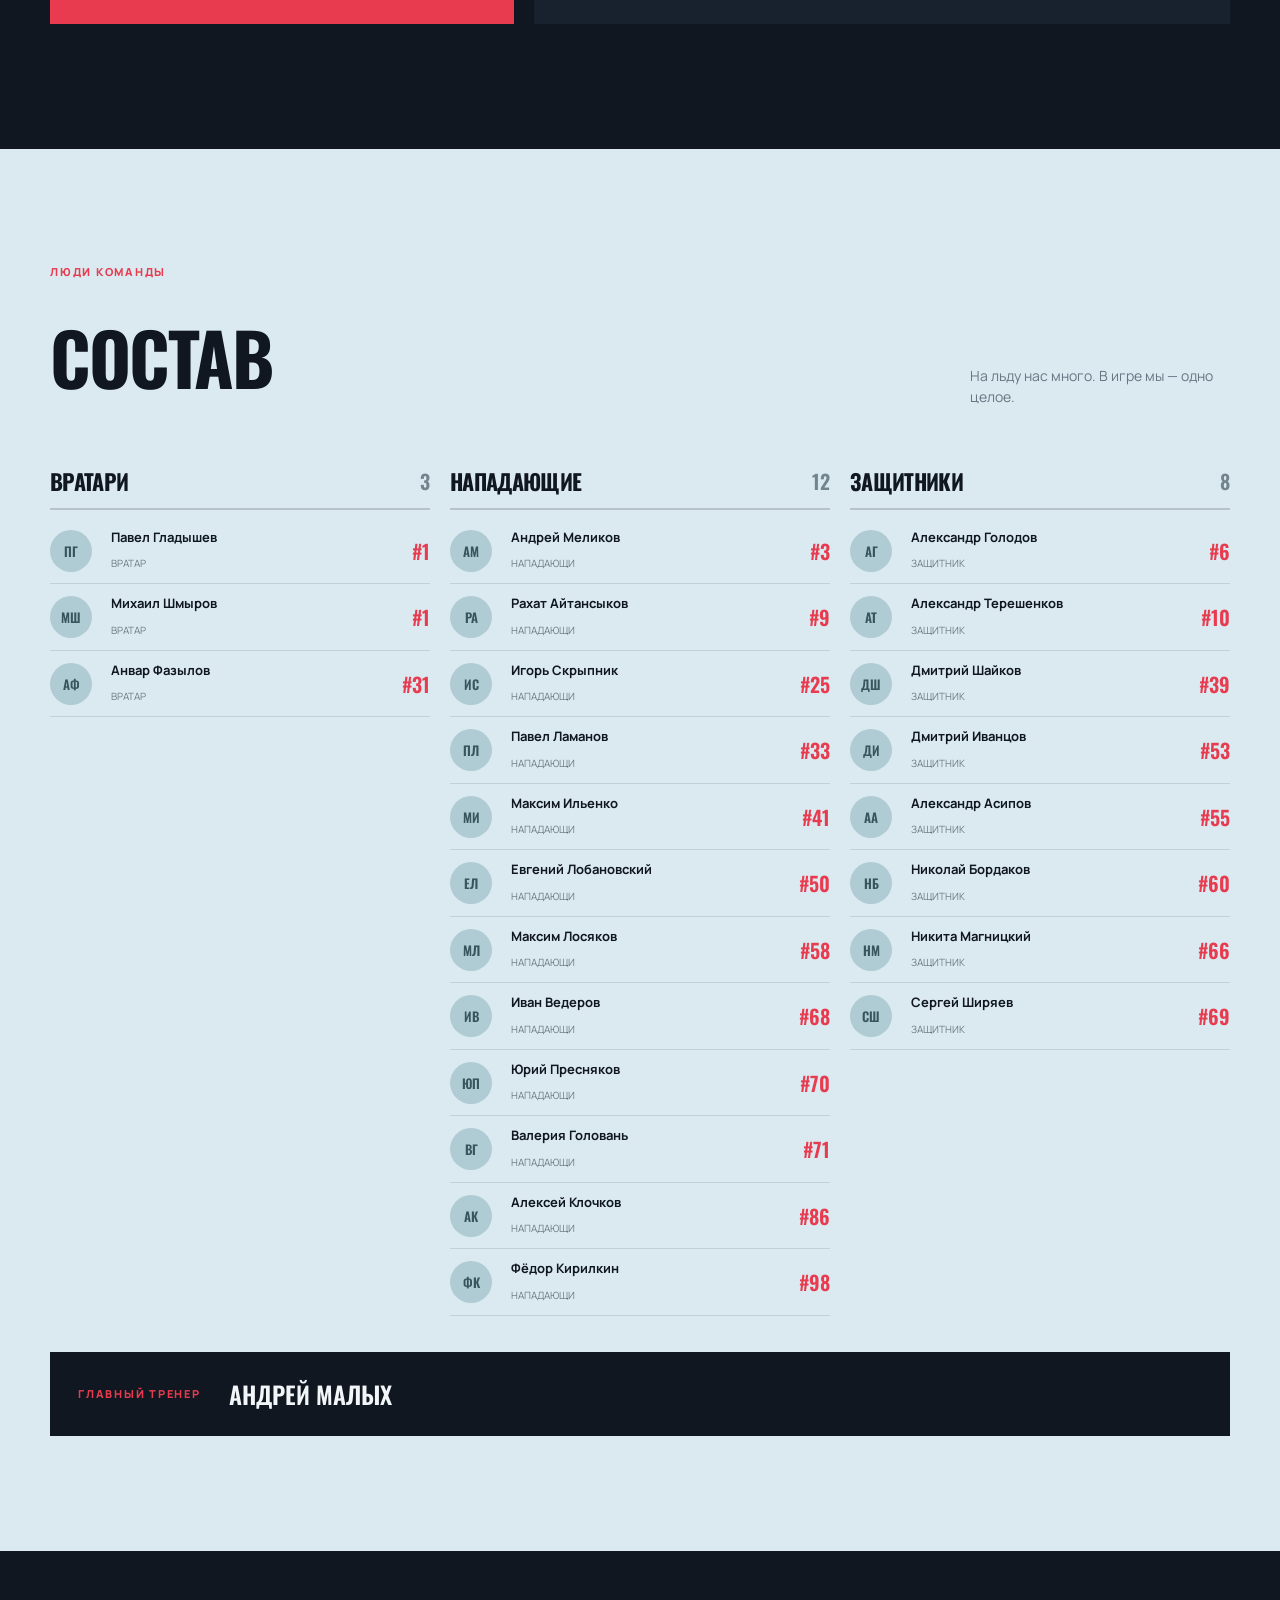
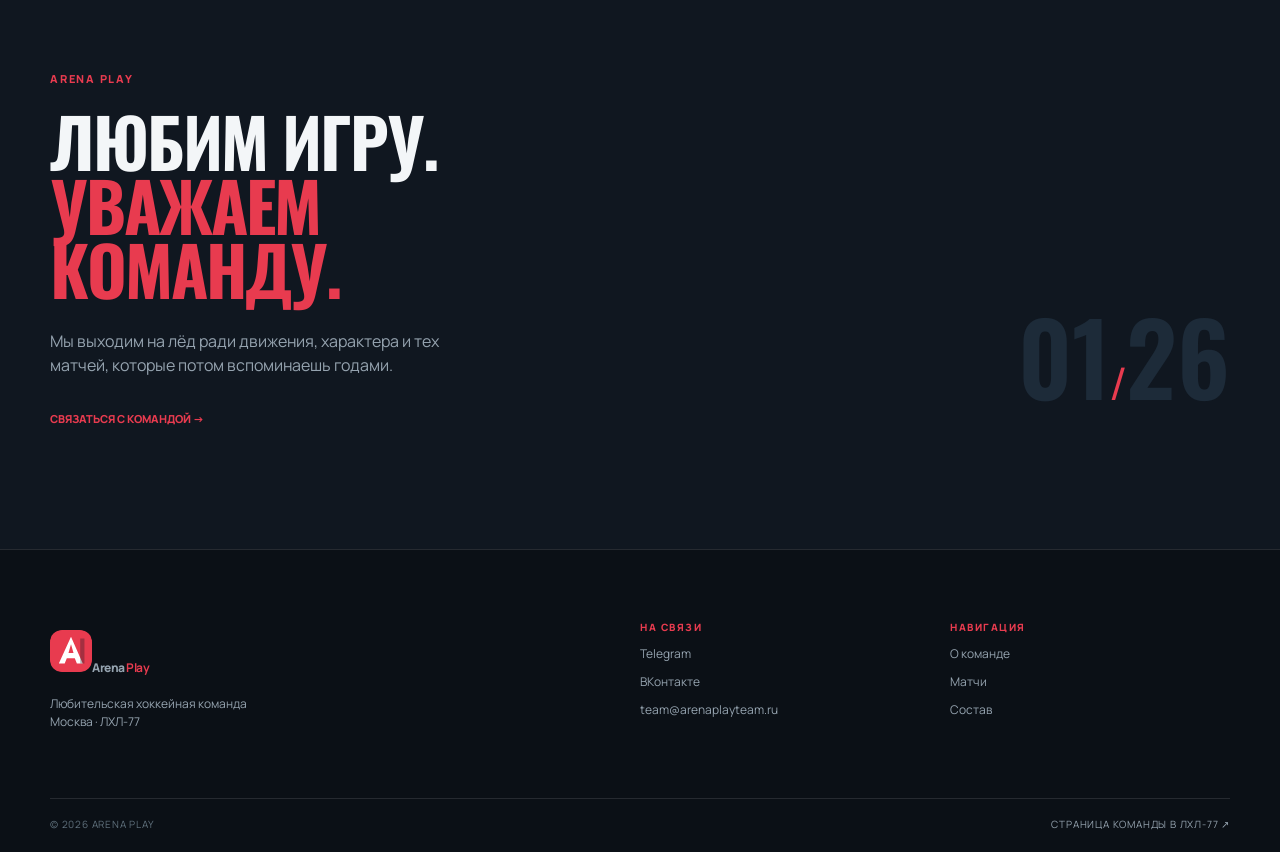
==== commit f6705f23: "Добавить поиск трансляций и три проверки расписания в день" ====
--- a/index.html
+++ b/index.html
@@ -28,11 +28,11 @@
     </header>
 
     <main id="top">
-      <a class="live-banner" id="next-game-banner" href="https://lhl-77.ru/clubs/686" target="_blank" rel="noopener noreferrer" aria-label="Ближайшая игра Arena Play">
+      <div class="live-banner" id="next-game-banner" aria-label="Ближайшая игра Arena Play">
         <span><span class="live-dot"></span> Ближайшая игра</span>
         <strong>Загрузка расписания…</strong>
         <span aria-hidden="true">↗</span>
-      </a>
+      </div>
       <section class="hero section-shell">
         <div class="hero-copy">
           <p class="eyebrow"><span class="live-dot"></span> Любительская хоккейная команда</p>
--- a/styles/main.css
+++ b/styles/main.css
@@ -4,3 +4,4 @@
 @media(max-width:760px){.live-banner{flex-wrap:wrap;gap:4px 12px;padding:12px 18px;text-align:center}.live-banner>span:first-child{width:100%}.section-shell{width:min(calc(100% - 36px),var(--max))}.site-header{height:70px;padding:0 18px}.menu-toggle{display:block}.site-nav{position:absolute;left:0;right:0;top:70px;background:var(--surface);padding:18px;display:none;flex-direction:column;gap:18px;border-bottom:1px solid var(--line)}.site-nav.is-open{display:flex}.hero{min-height:610px;display:block;padding:80px 0 60px}.hero-mark{width:190px;height:190px;font-size:75px;margin:55px 0 0 auto}.hero-mark small{bottom:28px}.stats-strip{grid-template-columns:repeat(2,1fr);gap:20px;padding:24px 0}.stats-strip div,.stats-strip div:first-child{padding-left:0;border:0}.stats-note{grid-column:1/-1;justify-content:flex-start}.content-section,.roster-section,.about-section{padding:78px 0}.section-heading h2,.about-card h2{font-size:54px}.games-grid{grid-template-columns:1fr}.next-game{padding:25px}.game-date{font-size:22px}.game-date strong{font-size:29px}.result-row{grid-template-columns:70px 1fr 50px}.result-row b{font-size:11px}.heading-row{display:block}.heading-row>p{margin-top:25px}.roster-grid{grid-template-columns:1fr;gap:26px}.coach-card{grid-column:auto;display:block}.coach-card .eyebrow{margin-bottom:10px}.about-section{display:block}.about-number{font-size:75px;margin-top:55px}.footer-grid{grid-template-columns:1fr 1fr}.footer-grid>div:first-child{grid-column:1/-1}.footer-bottom{display:block;line-height:2}.footer-bottom a{display:block}}
 .result-match{display:flex;flex-direction:column;align-items:flex-start;gap:4px}.result-video,.result-video-pending{font-size:10px;font-weight:800}.result-video{color:var(--red);text-transform:uppercase}.result-video:hover{text-decoration:underline}.result-video-pending{color:var(--muted)}
 .result-row .scheduled{color:var(--ice)}
+.banner-video{text-decoration:underline;white-space:nowrap}.live-banner a:hover{text-decoration:underline}
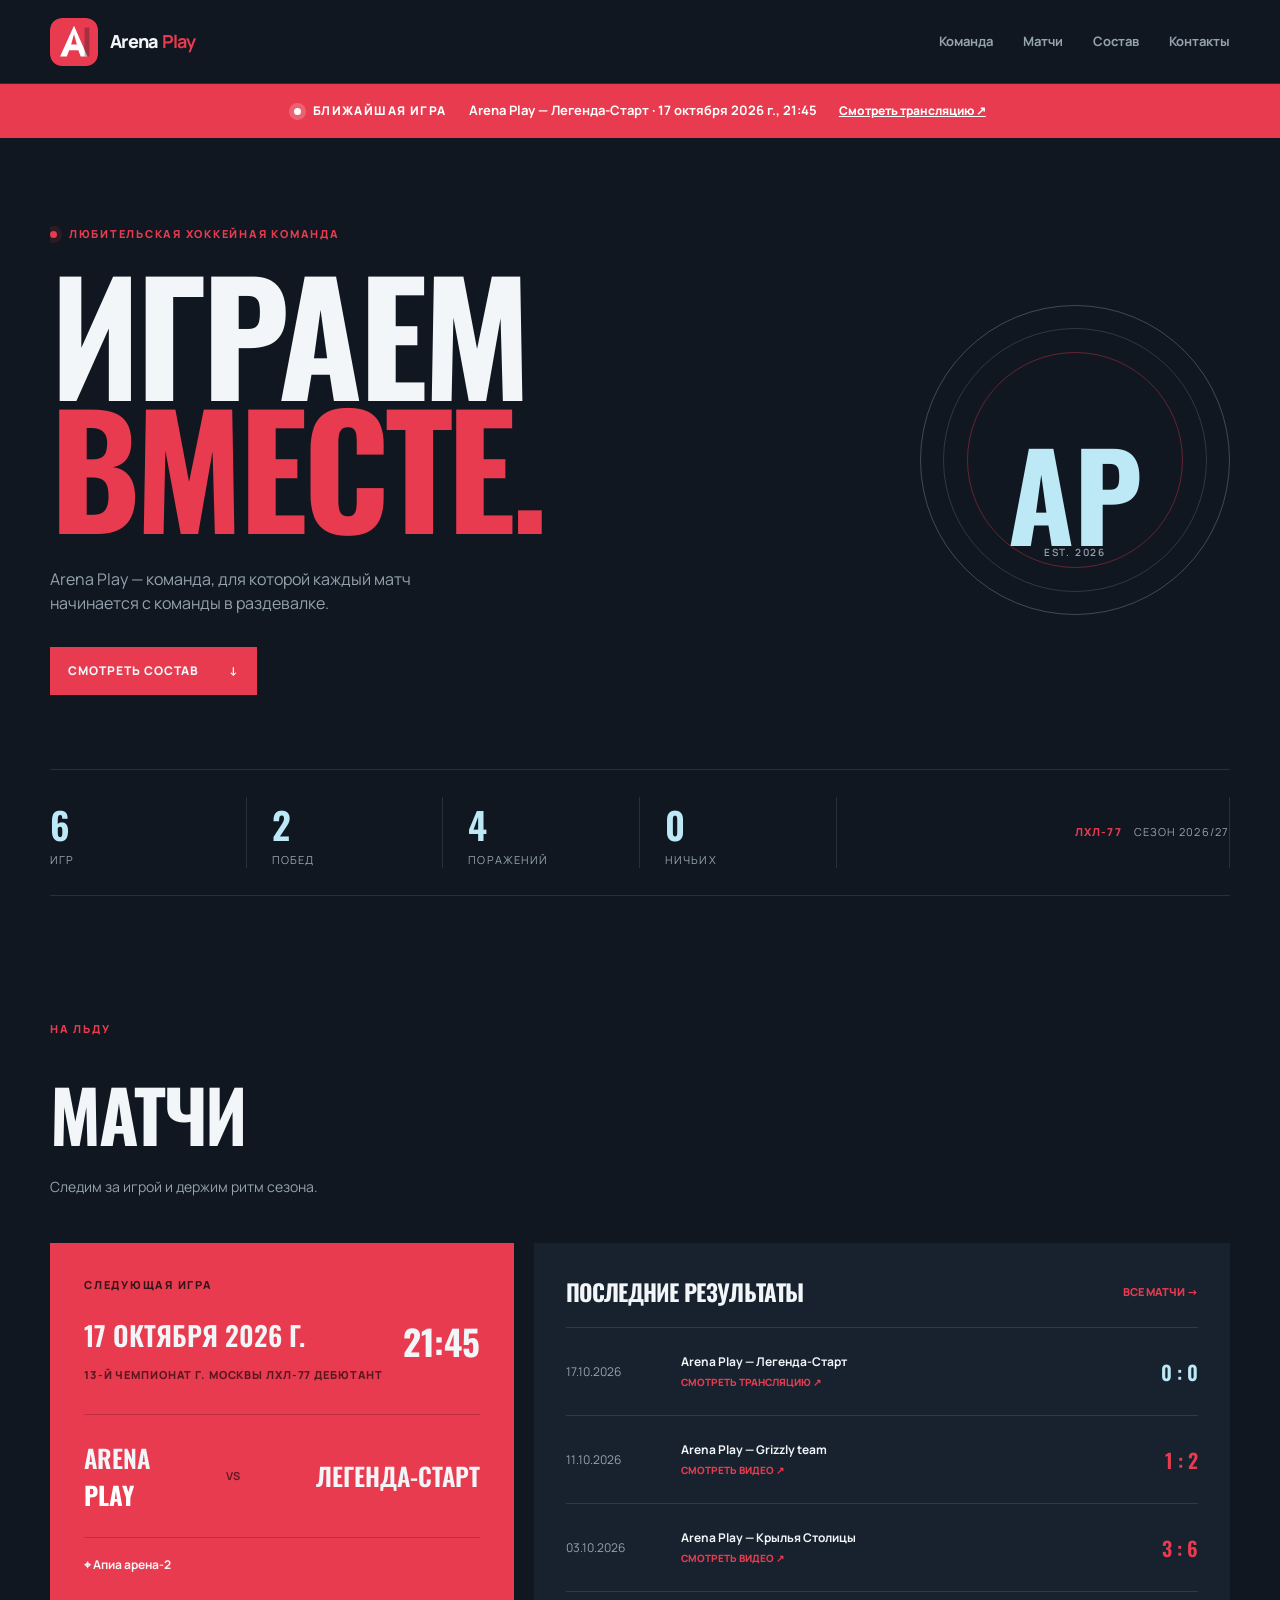
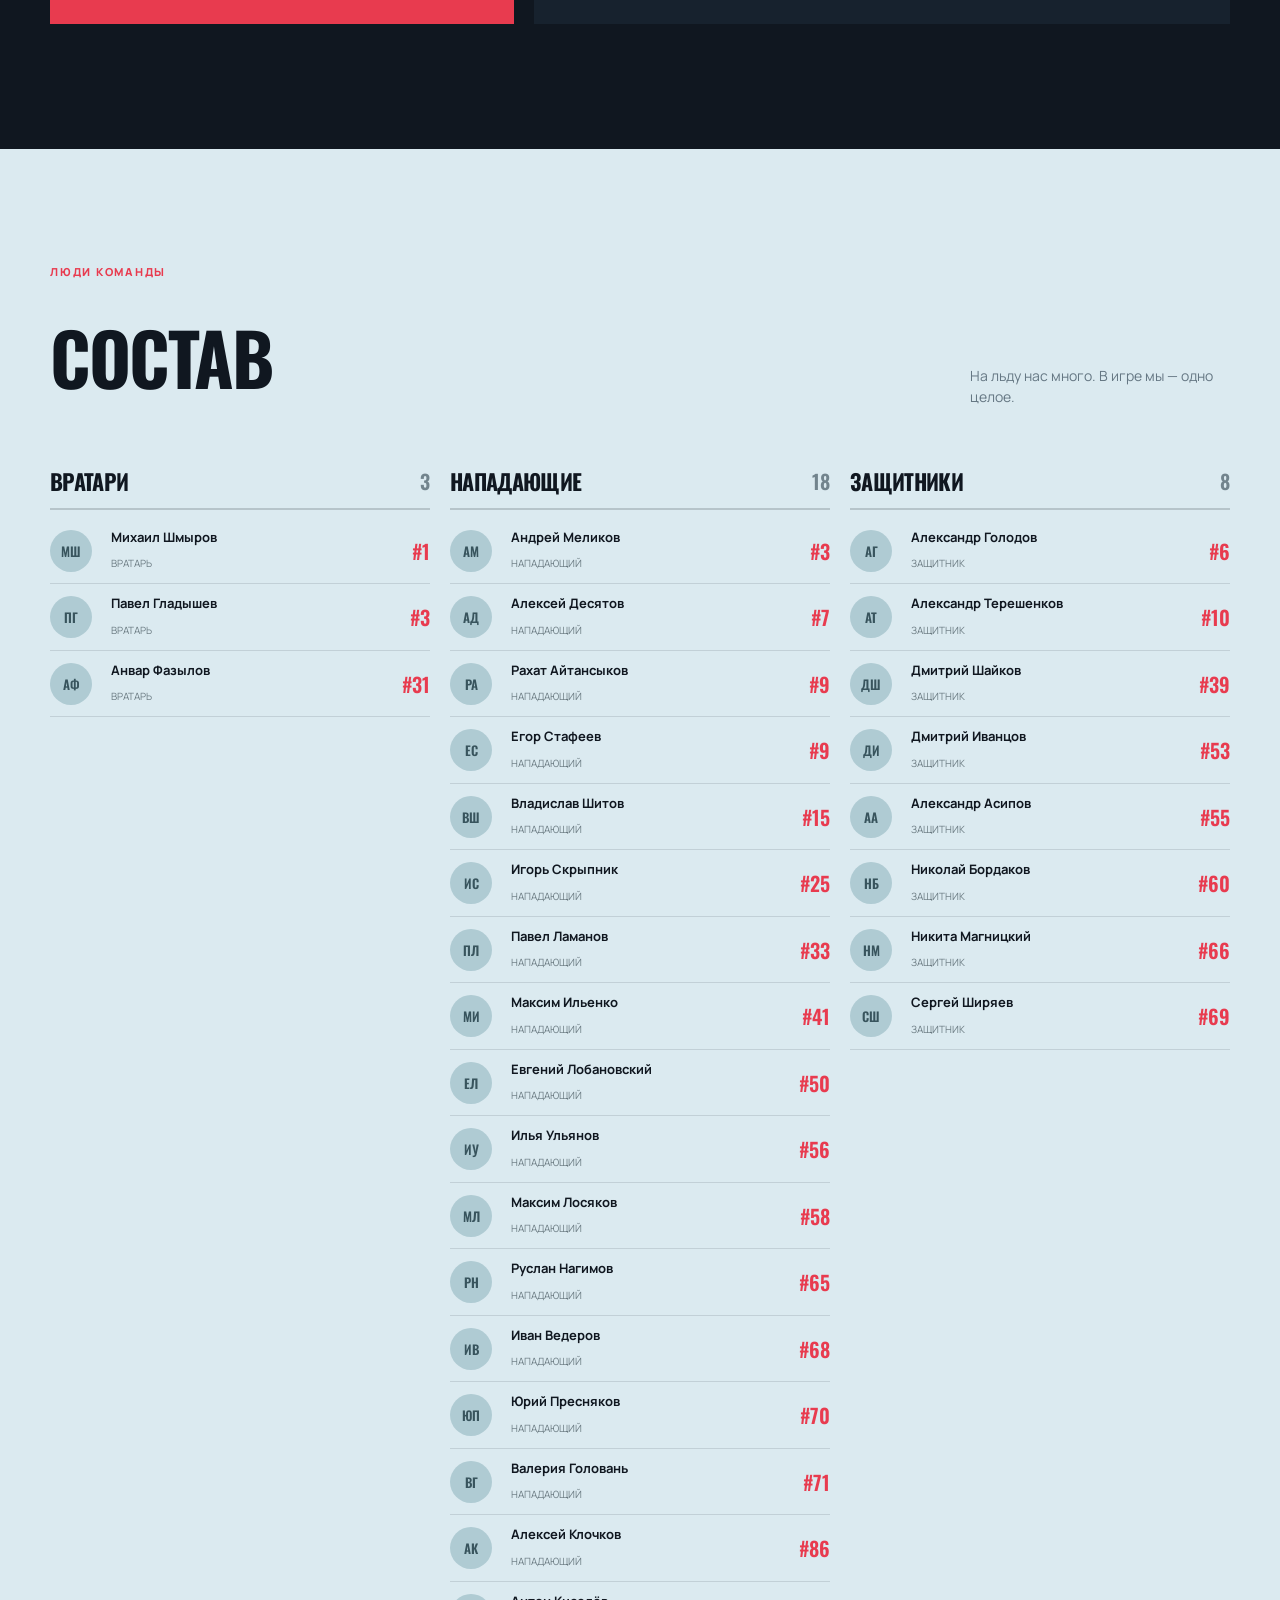
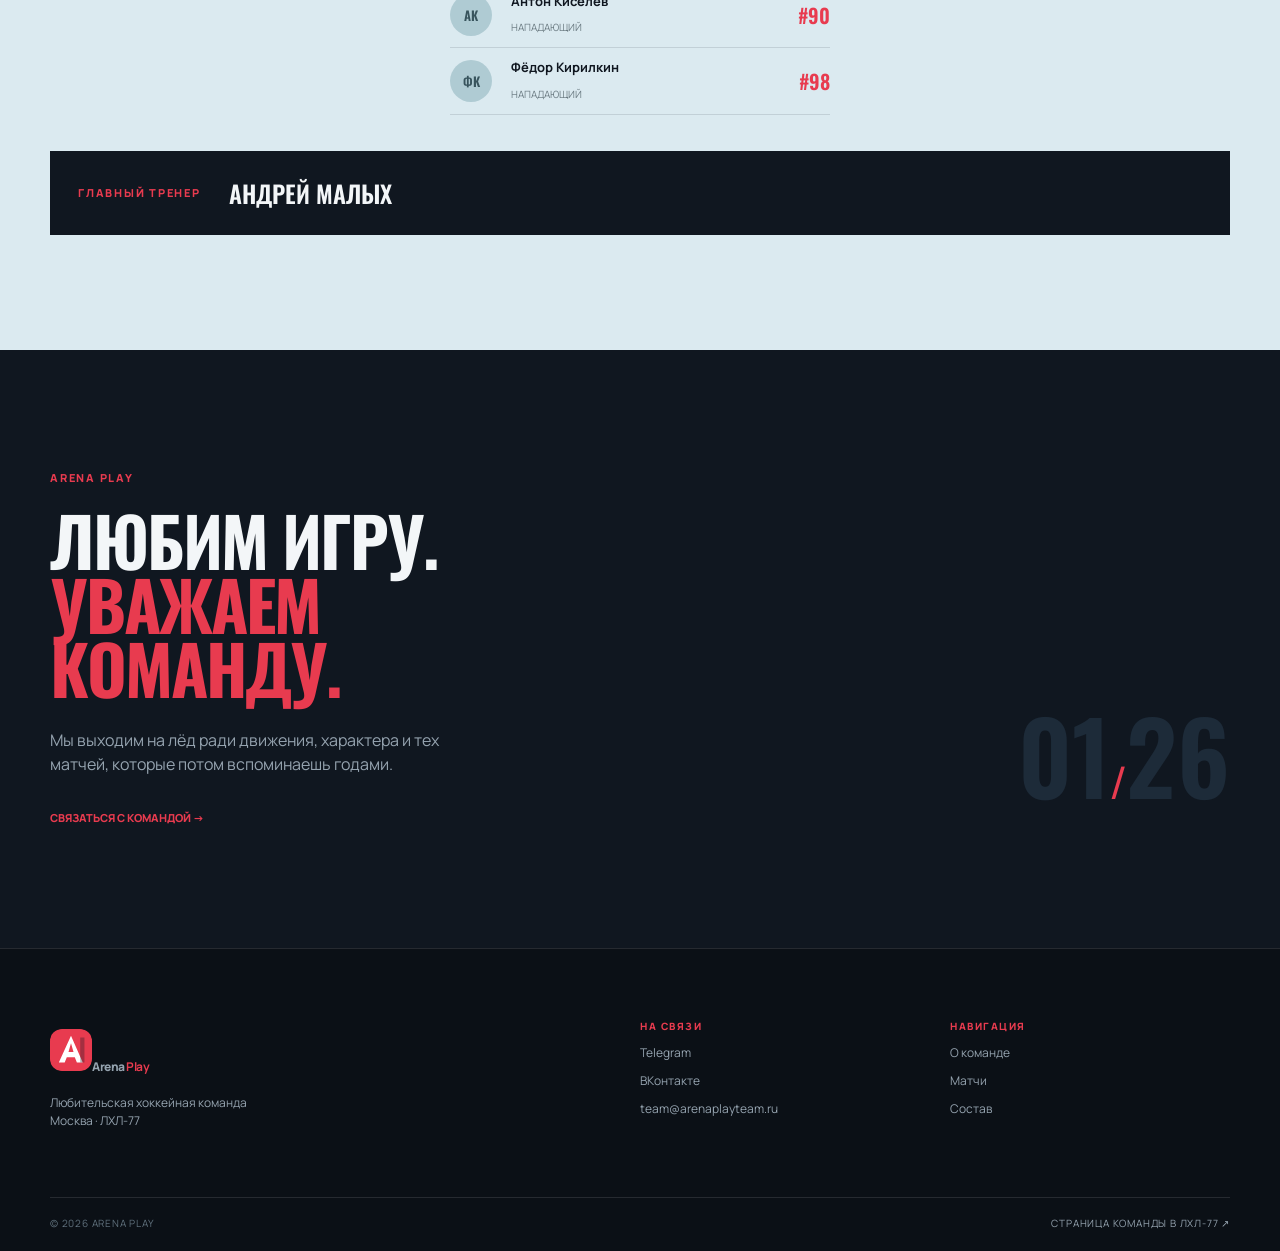
==== commit 5c4392ab: "Актуализировать состав Arena Play" ====
--- a/index.html
+++ b/index.html
@@ -48,9 +48,9 @@
       </section>
 
       <section id="team" class="stats-strip section-shell" aria-label="Статистика команды">
-        <div><strong data-stat="games">2</strong><span>Игр</span></div>
-        <div><strong data-stat="wins">0</strong><span>Побед</span></div>
-        <div><strong data-stat="losses">2</strong><span>Поражений</span></div>
+        <div><strong data-stat="games">6</strong><span>Игр</span></div>
+        <div><strong data-stat="wins">2</strong><span>Побед</span></div>
+        <div><strong data-stat="losses">4</strong><span>Поражений</span></div>
         <div><strong data-stat="draws">0</strong><span>Ничьих</span></div>
         <div class="stats-note"><span>ЛХЛ-77</span><small>Сезон 2026/27</small></div>
       </section>
--- a/styles/main.css
+++ b/styles/main.css
@@ -1,5 +1,5 @@
 @import url('https://fonts.googleapis.com/css2?family=Manrope:wght@400;500;600;700;800&family=Oswald:wght@500;600;700&display=swap');
-:root{--bg:#101720;--surface:#17222e;--surface2:#1d2b39;--line:rgba(255,255,255,.11);--text:#f3f6f8;--muted:#95a3af;--red:#e83b4f;--ice:#bde9f7;--max:1180px}*{box-sizing:border-box}html{scroll-behavior:smooth}body{margin:0;background:var(--bg);color:var(--text);font-family:Manrope,Arial,sans-serif;line-height:1.5}a{color:inherit;text-decoration:none}.section-shell{width:min(calc(100% - 48px),var(--max));margin:auto}.site-header{height:84px;border-bottom:1px solid var(--line);display:flex;align-items:center;justify-content:space-between;padding:0 max(24px,calc((100vw - var(--max))/2));position:relative;z-index:2}.brand{display:flex;align-items:center;gap:12px;font-weight:800;font-size:18px;letter-spacing:-.04em}.brand img{border-radius:12px}.brand b{color:var(--red)}.site-nav{display:flex;gap:30px;color:var(--muted);font-size:13px;font-weight:700}.site-nav a:hover,.site-footer a:hover{color:var(--text)}.menu-toggle{display:none;background:none;border:1px solid var(--line);color:var(--text);padding:8px 12px;border-radius:6px}.hero{min-height:575px;display:flex;align-items:center;justify-content:space-between;padding:88px 0 74px;overflow:hidden}.eyebrow{color:var(--red);font-size:11px;text-transform:uppercase;letter-spacing:.16em;font-weight:800;margin:0 0 22px}.live-dot{display:inline-block;width:7px;height:7px;background:var(--red);border-radius:50%;margin-right:8px;box-shadow:0 0 0 5px rgba(232,59,79,.12)}h1,h2,h3,h4,p{margin-top:0}h1,h2,h3{font-family:Oswald,Arial,sans-serif;text-transform:uppercase;letter-spacing:-.03em}h1{font-size:clamp(72px,12vw,156px);line-height:.87;margin:0 0 35px;font-weight:700}h1 em,h2 em{color:var(--red);font-style:normal}.hero-lead{max-width:410px;color:var(--muted);font-size:16px;margin-bottom:32px}.button{display:inline-flex;gap:30px;align-items:center;padding:15px 18px;font-weight:800;font-size:12px;text-transform:uppercase;letter-spacing:.08em}.button-primary{background:var(--red)}.button-primary:hover{background:#f15364}.hero-mark{width:310px;height:310px;border:1px solid rgba(189,233,247,.25);border-radius:50%;display:grid;place-items:center;position:relative;color:var(--ice);font-family:Oswald,sans-serif;font-size:120px;font-weight:700}.hero-mark:before,.hero-mark:after{content:'';position:absolute;border:1px solid rgba(189,233,247,.16);border-radius:50%;inset:22px}.hero-mark:after{inset:46px;border-color:rgba(232,59,79,.38)}.hero-mark span{z-index:1}.hero-mark small{position:absolute;bottom:55px;font:600 10px Manrope;letter-spacing:.18em;color:var(--muted)}.stats-strip{border-top:1px solid var(--line);border-bottom:1px solid var(--line);display:grid;grid-template-columns:repeat(4,1fr) 2fr;padding:27px 0}.stats-strip div{border-right:1px solid var(--line);padding-left:25px}.stats-strip div:first-child{padding-left:0}.stats-strip strong{display:block;font:600 37px Oswald;color:var(--ice)}.stats-strip span,.stats-strip small{display:block;color:var(--muted);font-size:11px;text-transform:uppercase;letter-spacing:.1em}.stats-note{display:flex;align-items:center;justify-content:flex-end;gap:12px}.stats-note span{color:var(--red);font-weight:800}.content-section{padding:125px 0}.section-heading{margin-bottom:46px}.section-heading h2{font-size:72px;margin:0 0 8px}.section-heading>p:last-child{color:var(--muted);font-size:14px}.games-grid{display:grid;grid-template-columns:1fr 1.5fr;gap:20px}.next-game{background:var(--red);padding:34px;min-height:325px}.next-game .eyebrow{color:#35151a}.game-date{font:600 27px Oswald;text-transform:uppercase;display:flex;justify-content:space-between;gap:10px}.game-date strong{font-size:35px}.game-tournament{font-size:11px;color:#5b171f;text-transform:uppercase;font-weight:800;letter-spacing:.08em}.matchup{display:flex;align-items:center;justify-content:space-between;border-top:1px solid rgba(0,0,0,.18);border-bottom:1px solid rgba(0,0,0,.18);padding:24px 0;margin:30px 0 18px;font:600 25px Oswald;text-transform:uppercase}.matchup i{font:700 11px Manrope;color:#611923}.matchup b{color:#fff}.arena{font-size:12px;font-weight:700}.results-panel{background:var(--surface);padding:32px}.panel-title{display:flex;justify-content:space-between;align-items:center;border-bottom:1px solid var(--line);padding-bottom:18px}.panel-title h3{font-size:23px;margin:0}.panel-title a,.text-link{color:var(--red);font-size:11px;text-transform:uppercase;font-weight:800}.result-row{display:grid;grid-template-columns:100px 1fr 55px;gap:15px;align-items:center;border-bottom:1px solid var(--line);padding:25px 0;font-size:12px}.result-row>span{color:var(--muted)}.result-row strong{font:600 20px Oswald;text-align:right}.result-row .loss{color:var(--red)}.roster-section{background:#dbeaf0;color:var(--bg);padding:115px 0}.roster-section .eyebrow{color:var(--red)}.heading-row{display:flex;justify-content:space-between;align-items:end}.heading-row>p{max-width:260px;color:#657783!important;margin-bottom:12px}.roster-grid{display:grid;grid-template-columns:repeat(3,1fr);gap:36px 20px}.roster-group-heading{display:flex;align-items:center;justify-content:space-between;border-bottom:2px solid rgba(16,23,32,.18);padding-bottom:10px;margin-bottom:8px}.roster-group-heading h3{font-size:22px;margin:0}.roster-group-heading span{font:600 20px Oswald;color:#72848d}.player-card{display:grid;grid-template-columns:48px 1fr 32px;gap:13px;align-items:center;border-bottom:1px solid rgba(16,23,32,.12);padding:10px 0}.player-avatar{width:42px;height:42px;background:#afcbd3;border-radius:50%;display:grid;place-items:center;font:600 13px Oswald;color:#38545d}.player-card h4{font-size:13px;margin:0 0 2px}.player-card span{font-size:10px;color:#6c7c83;text-transform:uppercase}.player-card>strong{font:600 20px Oswald;color:var(--red);text-align:right}.coach-card{grid-column:1/-1;background:var(--bg);color:var(--text);padding:24px 28px;display:flex;align-items:center;gap:28px}.coach-card .eyebrow{margin:0}.coach-card strong{font:600 24px Oswald;text-transform:uppercase}.about-section{padding:120px 0;display:flex;justify-content:space-between;align-items:end}.about-card{max-width:560px}.about-card h2{font-size:68px;line-height:.94;margin-bottom:28px}.about-card>p:not(.eyebrow){color:var(--muted);max-width:400px;margin-bottom:28px}.about-number{font:600 100px Oswald;color:var(--surface2)}.about-number span{color:var(--red);font-size:40px}.site-footer{background:#0b1016;border-top:1px solid var(--line);padding:70px 0 20px}.footer-grid{display:grid;grid-template-columns:2fr 1fr 1fr;gap:30px}.footer-grid p:not(.footer-label){color:var(--muted);font-size:12px;margin-top:18px}.footer-grid>a,.footer-grid div>a{display:block;color:var(--muted);font-size:12px;margin:10px 0}.footer-label{font-size:10px;text-transform:uppercase;letter-spacing:.15em;color:var(--red);font-weight:800}.footer-bottom{border-top:1px solid var(--line);margin-top:55px;padding-top:18px;display:flex;justify-content:space-between;color:#60717d;font-size:10px;text-transform:uppercase;letter-spacing:.08em}.footer-bottom a{color:var(--muted)}
+:root{--bg:#101720;--surface:#17222e;--surface2:#1d2b39;--line:rgba(255,255,255,.11);--text:#f3f6f8;--muted:#95a3af;--red:#e83b4f;--ice:#bde9f7;--max:1180px}*{box-sizing:border-box}html{scroll-behavior:smooth}body{margin:0;background:var(--bg);color:var(--text);font-family:Manrope,Arial,sans-serif;line-height:1.5}a{color:inherit;text-decoration:none}.section-shell{width:min(calc(100% - 48px),var(--max));margin:auto}.site-header{height:84px;border-bottom:1px solid var(--line);display:flex;align-items:center;justify-content:space-between;padding:0 max(24px,calc((100vw - var(--max))/2));position:relative;z-index:2}.brand{display:flex;align-items:center;gap:12px;font-weight:800;font-size:18px;letter-spacing:-.04em}.brand img{border-radius:12px}.brand b{color:var(--red)}.site-nav{display:flex;gap:30px;color:var(--muted);font-size:13px;font-weight:700}.site-nav a:hover,.site-footer a:hover{color:var(--text)}.menu-toggle{display:none;background:none;border:1px solid var(--line);color:var(--text);padding:8px 12px;border-radius:6px}.hero{min-height:575px;display:flex;align-items:center;justify-content:space-between;padding:88px 0 74px;overflow:hidden}.eyebrow{color:var(--red);font-size:11px;text-transform:uppercase;letter-spacing:.16em;font-weight:800;margin:0 0 22px}.live-dot{display:inline-block;width:7px;height:7px;background:var(--red);border-radius:50%;margin-right:8px;box-shadow:0 0 0 5px rgba(232,59,79,.12)}h1,h2,h3,h4,p{margin-top:0}h1,h2,h3{font-family:Oswald,Arial,sans-serif;text-transform:uppercase;letter-spacing:-.03em}h1{font-size:clamp(72px,12vw,156px);line-height:.87;margin:0 0 35px;font-weight:700}h1 em,h2 em{color:var(--red);font-style:normal}.hero-lead{max-width:410px;color:var(--muted);font-size:16px;margin-bottom:32px}.button{display:inline-flex;gap:30px;align-items:center;padding:15px 18px;font-weight:800;font-size:12px;text-transform:uppercase;letter-spacing:.08em}.button-primary{background:var(--red)}.button-primary:hover{background:#f15364}.hero-mark{width:310px;height:310px;border:1px solid rgba(189,233,247,.25);border-radius:50%;display:grid;place-items:center;position:relative;color:var(--ice);font-family:Oswald,sans-serif;font-size:120px;font-weight:700}.hero-mark:before,.hero-mark:after{content:'';position:absolute;border:1px solid rgba(189,233,247,.16);border-radius:50%;inset:22px}.hero-mark:after{inset:46px;border-color:rgba(232,59,79,.38)}.hero-mark span{z-index:1}.hero-mark small{position:absolute;bottom:55px;font:600 10px Manrope;letter-spacing:.18em;color:var(--muted)}.stats-strip{border-top:1px solid var(--line);border-bottom:1px solid var(--line);display:grid;grid-template-columns:repeat(4,1fr) 2fr;padding:27px 0}.stats-strip div{border-right:1px solid var(--line);padding-left:25px}.stats-strip div:first-child{padding-left:0}.stats-strip strong{display:block;font:600 37px Oswald;color:var(--ice)}.stats-strip span,.stats-strip small{display:block;color:var(--muted);font-size:11px;text-transform:uppercase;letter-spacing:.1em}.stats-note{display:flex;align-items:center;justify-content:flex-end;gap:12px}.stats-note span{color:var(--red);font-weight:800}.content-section{padding:125px 0}.section-heading{margin-bottom:46px}.section-heading h2{font-size:72px;margin:0 0 8px}.section-heading>p:last-child{color:var(--muted);font-size:14px}.games-grid{display:grid;grid-template-columns:1fr 1.5fr;gap:20px}.next-game{background:var(--red);padding:34px;min-height:325px}.next-game .eyebrow{color:#35151a}.game-date{font:600 27px Oswald;text-transform:uppercase;display:flex;justify-content:space-between;gap:10px}.game-date strong{font-size:35px}.game-tournament{font-size:11px;color:#5b171f;text-transform:uppercase;font-weight:800;letter-spacing:.08em}.matchup{display:flex;align-items:center;justify-content:space-between;border-top:1px solid rgba(0,0,0,.18);border-bottom:1px solid rgba(0,0,0,.18);padding:24px 0;margin:30px 0 18px;font:600 25px Oswald;text-transform:uppercase}.matchup i{font:700 11px Manrope;color:#611923}.matchup b{color:#fff}.arena{font-size:12px;font-weight:700}.results-panel{background:var(--surface);padding:32px}.panel-title{display:flex;justify-content:space-between;align-items:center;border-bottom:1px solid var(--line);padding-bottom:18px}.panel-title h3{font-size:23px;margin:0}.panel-title a,.text-link{color:var(--red);font-size:11px;text-transform:uppercase;font-weight:800}.result-row{display:grid;grid-template-columns:100px 1fr 55px;gap:15px;align-items:center;border-bottom:1px solid var(--line);padding:25px 0;font-size:12px}.result-row>span{color:var(--muted)}.result-row strong{font:600 20px Oswald;text-align:right}.result-row .loss{color:var(--red)}.roster-section{background:#dbeaf0;color:var(--bg);padding:115px 0}.roster-section .eyebrow{color:var(--red)}.heading-row{display:flex;justify-content:space-between;align-items:end}.heading-row>p{max-width:260px;color:#657783!important;margin-bottom:12px}.roster-grid{display:grid;grid-template-columns:repeat(3,1fr);gap:36px 20px}.roster-group-heading{display:flex;align-items:center;justify-content:space-between;border-bottom:2px solid rgba(16,23,32,.18);padding-bottom:10px;margin-bottom:8px}.roster-group-heading h3{font-size:22px;margin:0}.roster-group-heading span{font:600 20px Oswald;color:#72848d}.player-card{display:grid;grid-template-columns:48px 1fr 32px;gap:13px;align-items:center;border-bottom:1px solid rgba(16,23,32,.12);padding:10px 0}.player-avatar{width:42px;height:42px;background:#afcbd3;border-radius:50%;display:grid;place-items:center;position:relative;overflow:hidden;font:600 13px Oswald;color:#38545d}.player-avatar img{position:absolute;inset:0;width:100%;height:100%;object-fit:cover}.player-card h4{font-size:13px;margin:0 0 2px}.player-card span{font-size:10px;color:#6c7c83;text-transform:uppercase}.player-card>strong{font:600 20px Oswald;color:var(--red);text-align:right}.coach-card{grid-column:1/-1;background:var(--bg);color:var(--text);padding:24px 28px;display:flex;align-items:center;gap:28px}.coach-card .eyebrow{margin:0}.coach-card strong{font:600 24px Oswald;text-transform:uppercase}.about-section{padding:120px 0;display:flex;justify-content:space-between;align-items:end}.about-card{max-width:560px}.about-card h2{font-size:68px;line-height:.94;margin-bottom:28px}.about-card>p:not(.eyebrow){color:var(--muted);max-width:400px;margin-bottom:28px}.about-number{font:600 100px Oswald;color:var(--surface2)}.about-number span{color:var(--red);font-size:40px}.site-footer{background:#0b1016;border-top:1px solid var(--line);padding:70px 0 20px}.footer-grid{display:grid;grid-template-columns:2fr 1fr 1fr;gap:30px}.footer-grid p:not(.footer-label){color:var(--muted);font-size:12px;margin-top:18px}.footer-grid>a,.footer-grid div>a{display:block;color:var(--muted);font-size:12px;margin:10px 0}.footer-label{font-size:10px;text-transform:uppercase;letter-spacing:.15em;color:var(--red);font-weight:800}.footer-bottom{border-top:1px solid var(--line);margin-top:55px;padding-top:18px;display:flex;justify-content:space-between;color:#60717d;font-size:10px;text-transform:uppercase;letter-spacing:.08em}.footer-bottom a{color:var(--muted)}
 .live-banner{display:flex;align-items:center;justify-content:center;gap:22px;min-height:54px;padding:10px 24px;background:var(--red);color:#fff;font-size:12px;font-weight:800}.live-banner[hidden]{display:none}.live-banner>span:first-child{text-transform:uppercase;letter-spacing:.12em}.live-banner .live-dot{background:#fff;box-shadow:0 0 0 5px rgba(255,255,255,.2)}.live-banner strong{font-size:13px}.live-banner:hover{background:#f15364}
 @media(max-width:760px){.live-banner{flex-wrap:wrap;gap:4px 12px;padding:12px 18px;text-align:center}.live-banner>span:first-child{width:100%}.section-shell{width:min(calc(100% - 36px),var(--max))}.site-header{height:70px;padding:0 18px}.menu-toggle{display:block}.site-nav{position:absolute;left:0;right:0;top:70px;background:var(--surface);padding:18px;display:none;flex-direction:column;gap:18px;border-bottom:1px solid var(--line)}.site-nav.is-open{display:flex}.hero{min-height:610px;display:block;padding:80px 0 60px}.hero-mark{width:190px;height:190px;font-size:75px;margin:55px 0 0 auto}.hero-mark small{bottom:28px}.stats-strip{grid-template-columns:repeat(2,1fr);gap:20px;padding:24px 0}.stats-strip div,.stats-strip div:first-child{padding-left:0;border:0}.stats-note{grid-column:1/-1;justify-content:flex-start}.content-section,.roster-section,.about-section{padding:78px 0}.section-heading h2,.about-card h2{font-size:54px}.games-grid{grid-template-columns:1fr}.next-game{padding:25px}.game-date{font-size:22px}.game-date strong{font-size:29px}.result-row{grid-template-columns:70px 1fr 50px}.result-row b{font-size:11px}.heading-row{display:block}.heading-row>p{margin-top:25px}.roster-grid{grid-template-columns:1fr;gap:26px}.coach-card{grid-column:auto;display:block}.coach-card .eyebrow{margin-bottom:10px}.about-section{display:block}.about-number{font-size:75px;margin-top:55px}.footer-grid{grid-template-columns:1fr 1fr}.footer-grid>div:first-child{grid-column:1/-1}.footer-bottom{display:block;line-height:2}.footer-bottom a{display:block}}
 .result-match{display:flex;flex-direction:column;align-items:flex-start;gap:4px}.result-video,.result-video-pending{font-size:10px;font-weight:800}.result-video{color:var(--red);text-transform:uppercase}.result-video:hover{text-decoration:underline}.result-video-pending{color:var(--muted)}
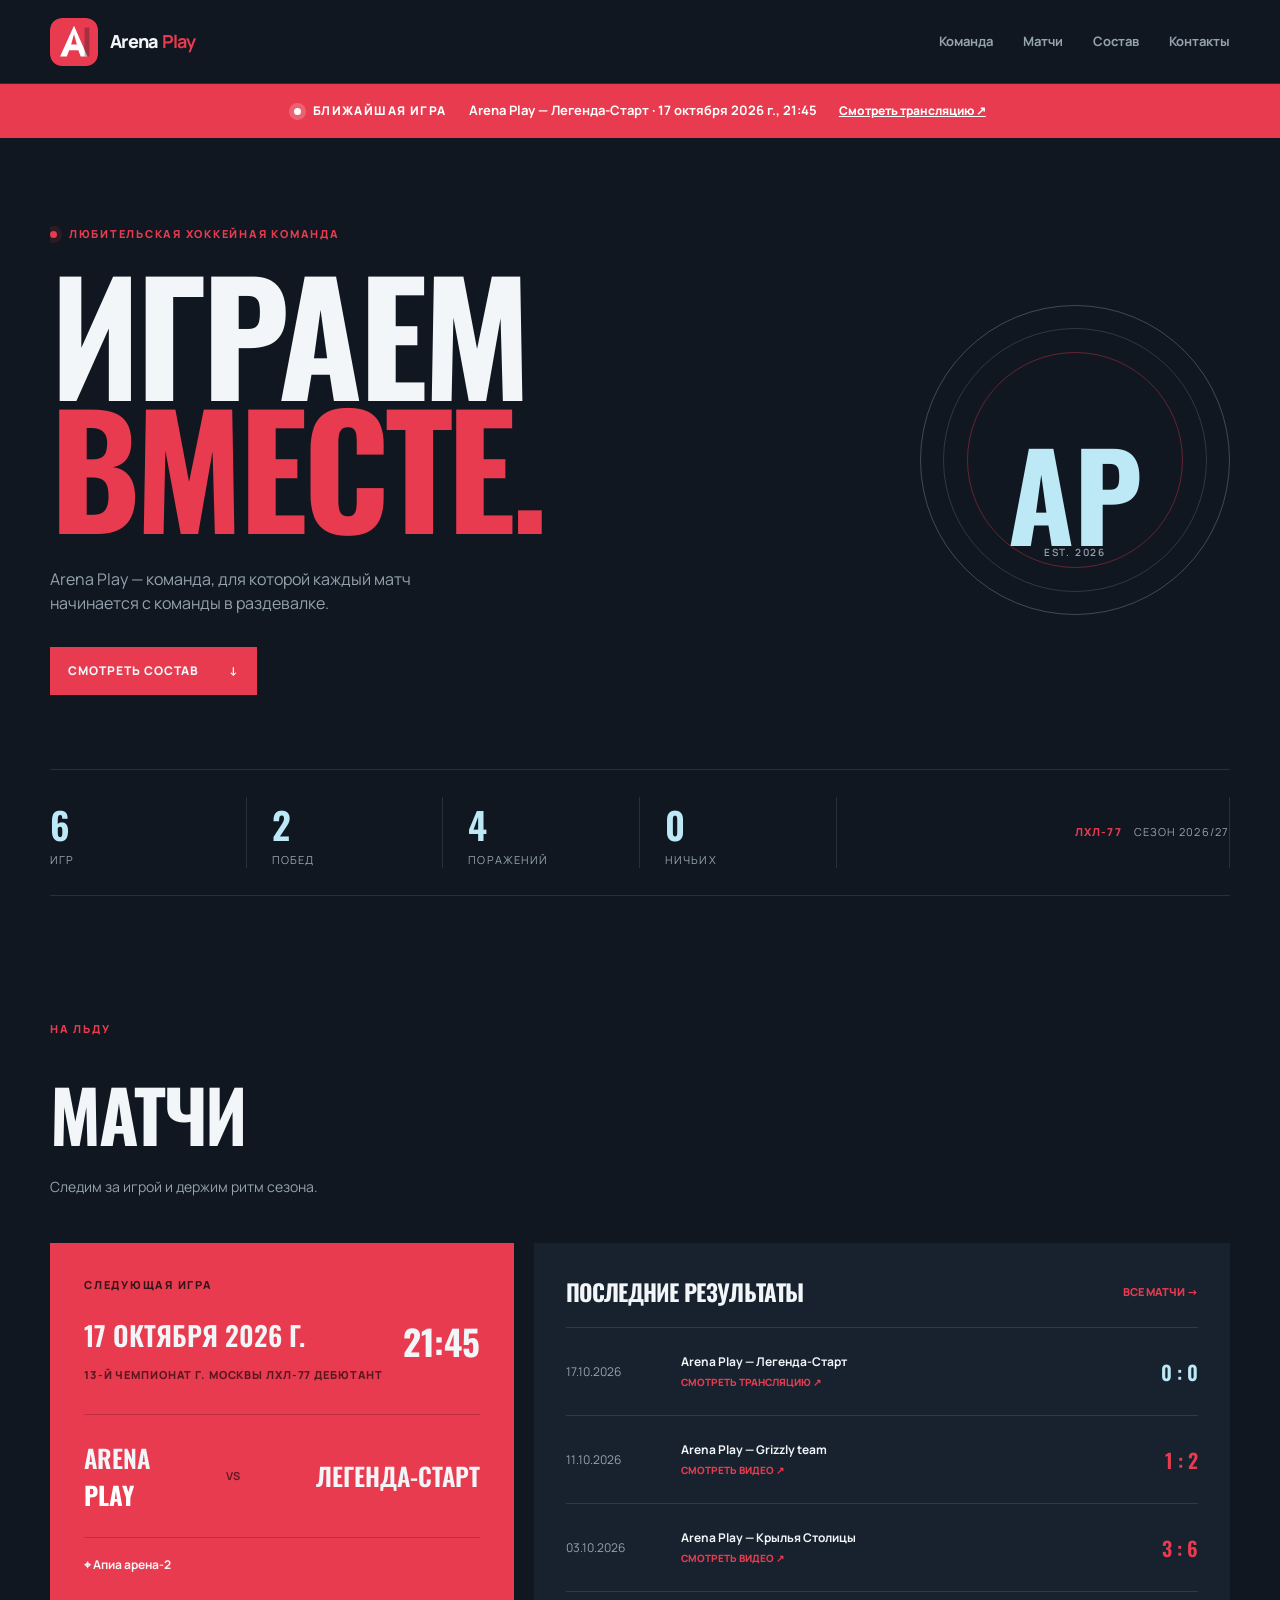
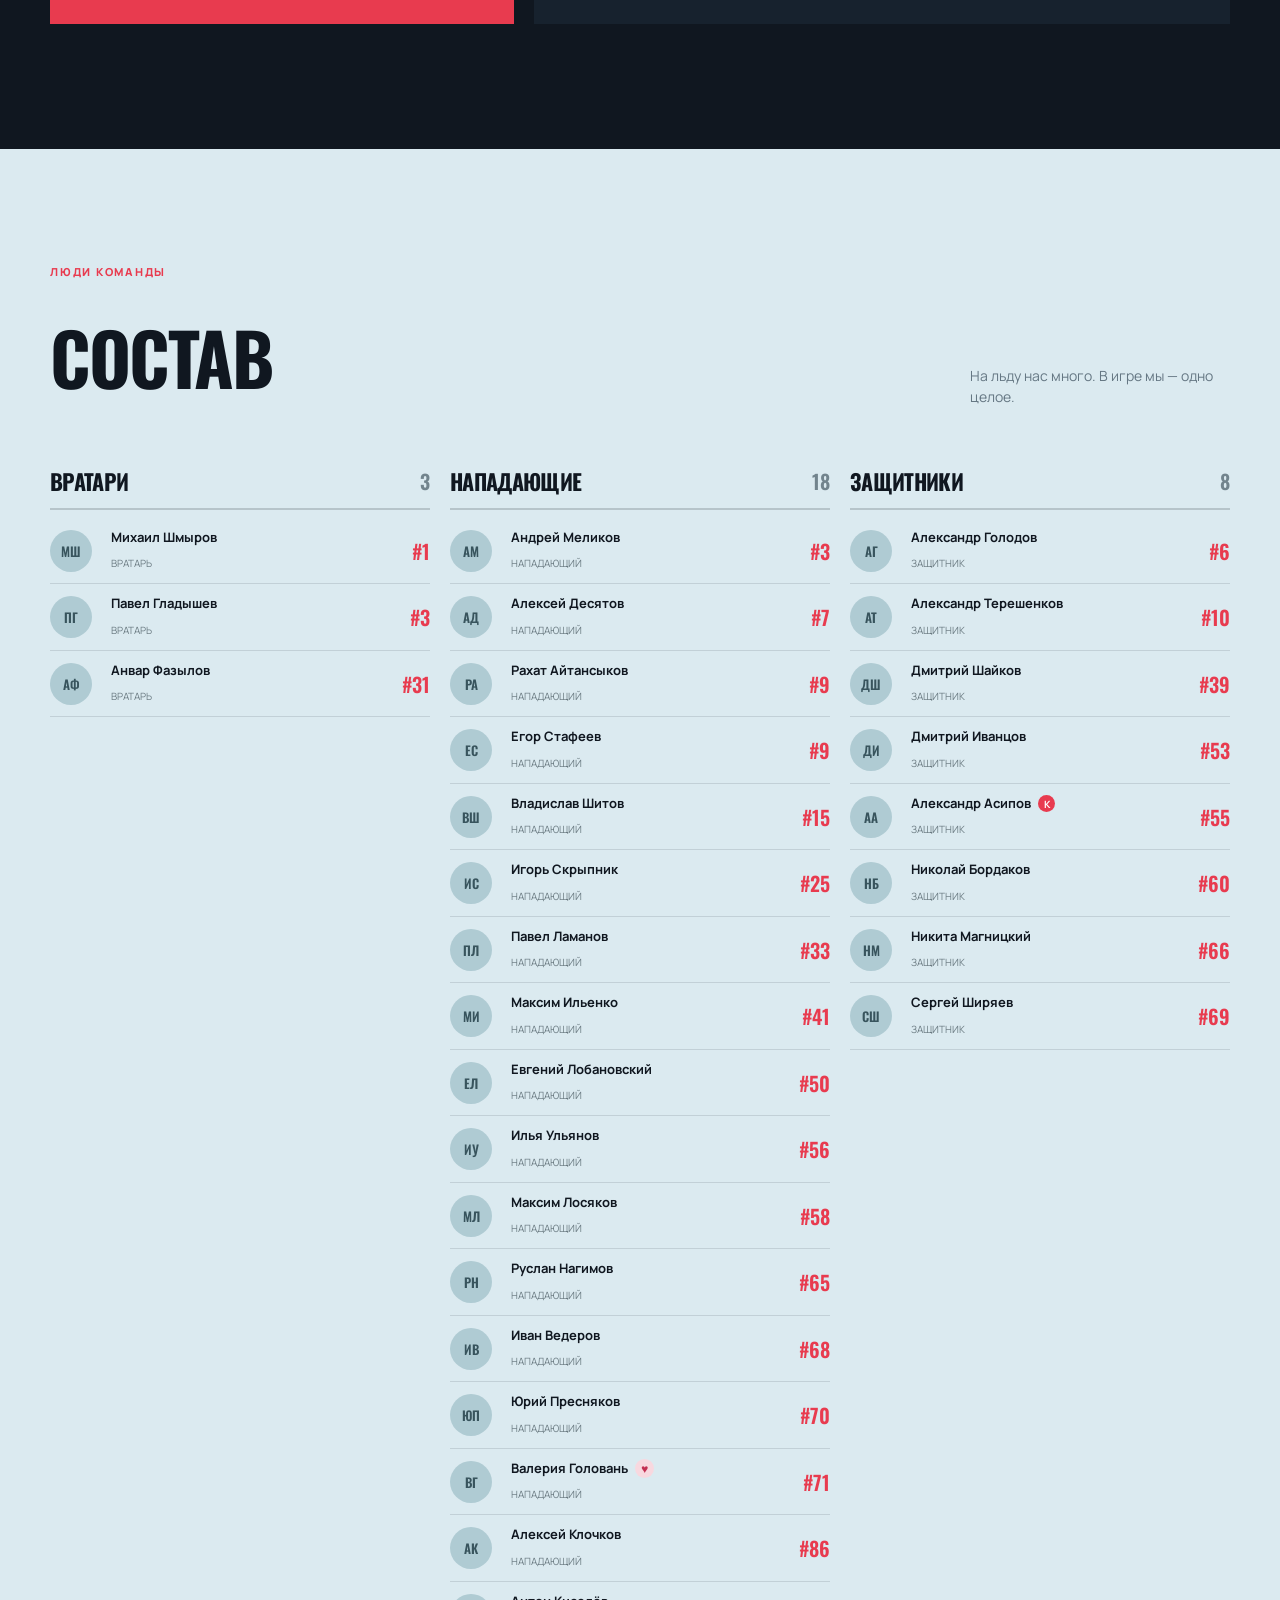
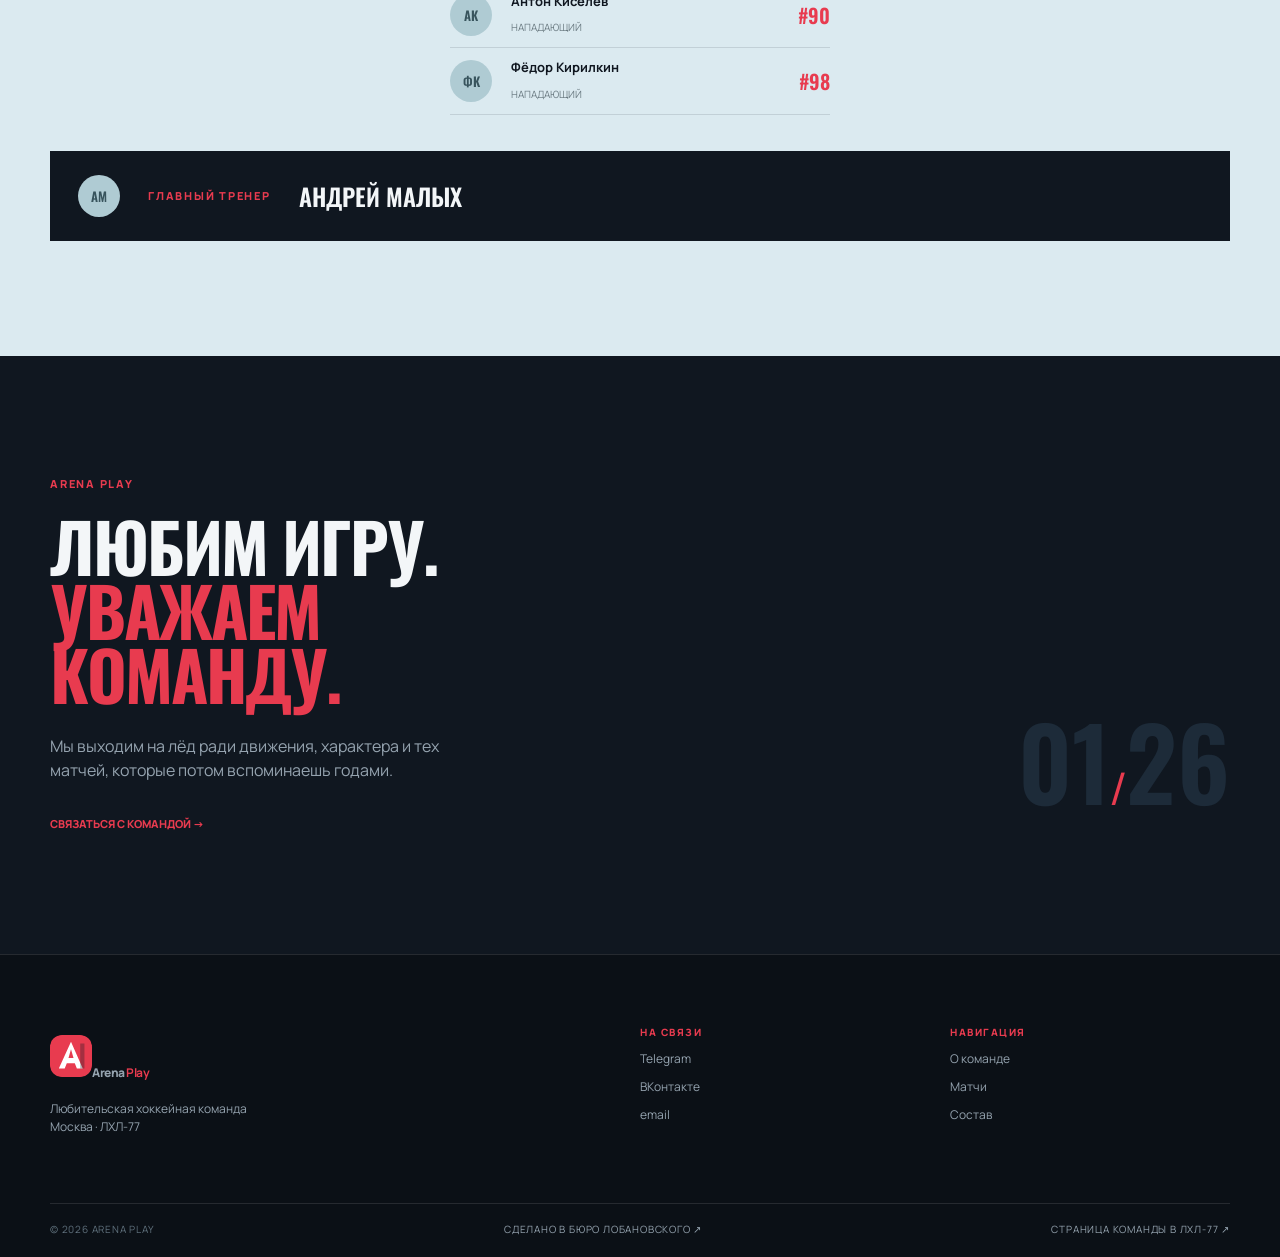
==== commit 3498aa60: "Добавить контакты капитана и подпись бюро" ====
--- a/index.html
+++ b/index.html
@@ -67,10 +67,17 @@
         <div class="section-shell"><div class="section-heading heading-row"><div><p class="eyebrow">Люди команды</p><h2>Состав</h2></div><p>На льду нас много. В игре мы — одно целое.</p></div><div id="roster-list" class="roster-grid"></div></div>
       </section>
 
-      <section class="about-section section-shell"><div class="about-card"><p class="eyebrow">Arena Play</p><h2>Любим игру.<br /><em>Уважаем команду.</em></h2><p>Мы выходим на лёд ради движения, характера и тех матчей, которые потом вспоминаешь годами.</p><a class="text-link" href="#contacts">Связаться с командой →</a></div><div class="about-number">01<span>/</span>26</div></section>
+      <section class="about-section section-shell"><div class="about-card"><p class="eyebrow">Arena Play</p><h2>Любим игру.<br /><em>Уважаем команду.</em></h2><p>Мы выходим на лёд ради движения, характера и тех матчей, которые потом вспоминаешь годами.</p><a class="text-link" href="#contact-dialog" data-contact-dialog aria-haspopup="dialog" aria-controls="contact-dialog">Связаться с командой →</a></div><div class="about-number">01<span>/</span>26</div></section>
     </main>
 
-    <footer id="contacts" class="site-footer"><div class="section-shell footer-grid"><div><a class="brand" href="#top"><img src="/assets/logo.svg" alt="" width="42" height="42" /><span>Arena <b>Play</b></span></a><p>Любительская хоккейная команда<br />Москва · ЛХЛ-77</p></div><div><p class="footer-label">На связи</p><a href="#contacts" data-placeholder-link>Telegram</a><a href="#contacts" data-placeholder-link>ВКонтакте</a><a href="mailto:team@arenaplayteam.ru">team@arenaplayteam.ru</a></div><div><p class="footer-label">Навигация</p><a href="#team">О команде</a><a href="#games">Матчи</a><a href="#roster">Состав</a></div></div><div class="section-shell footer-bottom"><span>© <span id="year"></span> Arena Play</span><a href="https://lhl-77.ru/clubs/686" target="_blank" rel="noreferrer">Страница команды в ЛХЛ-77 ↗</a></div></footer>
+    <footer id="contacts" class="site-footer"><div class="section-shell footer-grid"><div><a class="brand" href="#top"><img src="/assets/logo.svg" alt="" width="42" height="42" /><span>Arena <b>Play</b></span></a><p>Любительская хоккейная команда<br />Москва · ЛХЛ-77</p></div><div><p class="footer-label">На связи</p><a href="#contact-dialog" data-contact-dialog aria-haspopup="dialog" aria-controls="contact-dialog">Telegram</a><a href="#contact-dialog" data-contact-dialog aria-haspopup="dialog" aria-controls="contact-dialog">ВКонтакте</a><a href="#contact-dialog" data-contact-dialog aria-haspopup="dialog" aria-controls="contact-dialog">email</a></div><div><p class="footer-label">Навигация</p><a href="#team">О команде</a><a href="#games">Матчи</a><a href="#roster">Состав</a></div></div><div class="section-shell footer-bottom"><span>© <span id="year"></span> Arena Play</span><a href="https://lobanovsky.ru" target="_blank" rel="noopener noreferrer">Сделано в бюро Лобановского ↗</a><a href="https://lhl-77.ru/clubs/686" target="_blank" rel="noreferrer">Страница команды в ЛХЛ-77 ↗</a></div></footer>
+    <dialog id="contact-dialog" class="contact-dialog" aria-labelledby="contact-title">
+      <form method="dialog"><button class="dialog-close" aria-label="Закрыть" autofocus>×</button></form>
+      <p class="eyebrow">Связаться с командой</p>
+      <h2 id="contact-title">Контакты капитана</h2>
+      <p data-captain-name></p>
+      <a class="captain-phone" data-captain-phone></a>
+    </dialog>
     <script type="module" src="/scripts/main.js"></script>
   </body>
 </html>
--- a/styles/main.css
+++ b/styles/main.css
@@ -1,7 +1,44 @@
 @import url('https://fonts.googleapis.com/css2?family=Manrope:wght@400;500;600;700;800&family=Oswald:wght@500;600;700&display=swap');
-:root{--bg:#101720;--surface:#17222e;--surface2:#1d2b39;--line:rgba(255,255,255,.11);--text:#f3f6f8;--muted:#95a3af;--red:#e83b4f;--ice:#bde9f7;--max:1180px}*{box-sizing:border-box}html{scroll-behavior:smooth}body{margin:0;background:var(--bg);color:var(--text);font-family:Manrope,Arial,sans-serif;line-height:1.5}a{color:inherit;text-decoration:none}.section-shell{width:min(calc(100% - 48px),var(--max));margin:auto}.site-header{height:84px;border-bottom:1px solid var(--line);display:flex;align-items:center;justify-content:space-between;padding:0 max(24px,calc((100vw - var(--max))/2));position:relative;z-index:2}.brand{display:flex;align-items:center;gap:12px;font-weight:800;font-size:18px;letter-spacing:-.04em}.brand img{border-radius:12px}.brand b{color:var(--red)}.site-nav{display:flex;gap:30px;color:var(--muted);font-size:13px;font-weight:700}.site-nav a:hover,.site-footer a:hover{color:var(--text)}.menu-toggle{display:none;background:none;border:1px solid var(--line);color:var(--text);padding:8px 12px;border-radius:6px}.hero{min-height:575px;display:flex;align-items:center;justify-content:space-between;padding:88px 0 74px;overflow:hidden}.eyebrow{color:var(--red);font-size:11px;text-transform:uppercase;letter-spacing:.16em;font-weight:800;margin:0 0 22px}.live-dot{display:inline-block;width:7px;height:7px;background:var(--red);border-radius:50%;margin-right:8px;box-shadow:0 0 0 5px rgba(232,59,79,.12)}h1,h2,h3,h4,p{margin-top:0}h1,h2,h3{font-family:Oswald,Arial,sans-serif;text-transform:uppercase;letter-spacing:-.03em}h1{font-size:clamp(72px,12vw,156px);line-height:.87;margin:0 0 35px;font-weight:700}h1 em,h2 em{color:var(--red);font-style:normal}.hero-lead{max-width:410px;color:var(--muted);font-size:16px;margin-bottom:32px}.button{display:inline-flex;gap:30px;align-items:center;padding:15px 18px;font-weight:800;font-size:12px;text-transform:uppercase;letter-spacing:.08em}.button-primary{background:var(--red)}.button-primary:hover{background:#f15364}.hero-mark{width:310px;height:310px;border:1px solid rgba(189,233,247,.25);border-radius:50%;display:grid;place-items:center;position:relative;color:var(--ice);font-family:Oswald,sans-serif;font-size:120px;font-weight:700}.hero-mark:before,.hero-mark:after{content:'';position:absolute;border:1px solid rgba(189,233,247,.16);border-radius:50%;inset:22px}.hero-mark:after{inset:46px;border-color:rgba(232,59,79,.38)}.hero-mark span{z-index:1}.hero-mark small{position:absolute;bottom:55px;font:600 10px Manrope;letter-spacing:.18em;color:var(--muted)}.stats-strip{border-top:1px solid var(--line);border-bottom:1px solid var(--line);display:grid;grid-template-columns:repeat(4,1fr) 2fr;padding:27px 0}.stats-strip div{border-right:1px solid var(--line);padding-left:25px}.stats-strip div:first-child{padding-left:0}.stats-strip strong{display:block;font:600 37px Oswald;color:var(--ice)}.stats-strip span,.stats-strip small{display:block;color:var(--muted);font-size:11px;text-transform:uppercase;letter-spacing:.1em}.stats-note{display:flex;align-items:center;justify-content:flex-end;gap:12px}.stats-note span{color:var(--red);font-weight:800}.content-section{padding:125px 0}.section-heading{margin-bottom:46px}.section-heading h2{font-size:72px;margin:0 0 8px}.section-heading>p:last-child{color:var(--muted);font-size:14px}.games-grid{display:grid;grid-template-columns:1fr 1.5fr;gap:20px}.next-game{background:var(--red);padding:34px;min-height:325px}.next-game .eyebrow{color:#35151a}.game-date{font:600 27px Oswald;text-transform:uppercase;display:flex;justify-content:space-between;gap:10px}.game-date strong{font-size:35px}.game-tournament{font-size:11px;color:#5b171f;text-transform:uppercase;font-weight:800;letter-spacing:.08em}.matchup{display:flex;align-items:center;justify-content:space-between;border-top:1px solid rgba(0,0,0,.18);border-bottom:1px solid rgba(0,0,0,.18);padding:24px 0;margin:30px 0 18px;font:600 25px Oswald;text-transform:uppercase}.matchup i{font:700 11px Manrope;color:#611923}.matchup b{color:#fff}.arena{font-size:12px;font-weight:700}.results-panel{background:var(--surface);padding:32px}.panel-title{display:flex;justify-content:space-between;align-items:center;border-bottom:1px solid var(--line);padding-bottom:18px}.panel-title h3{font-size:23px;margin:0}.panel-title a,.text-link{color:var(--red);font-size:11px;text-transform:uppercase;font-weight:800}.result-row{display:grid;grid-template-columns:100px 1fr 55px;gap:15px;align-items:center;border-bottom:1px solid var(--line);padding:25px 0;font-size:12px}.result-row>span{color:var(--muted)}.result-row strong{font:600 20px Oswald;text-align:right}.result-row .loss{color:var(--red)}.roster-section{background:#dbeaf0;color:var(--bg);padding:115px 0}.roster-section .eyebrow{color:var(--red)}.heading-row{display:flex;justify-content:space-between;align-items:end}.heading-row>p{max-width:260px;color:#657783!important;margin-bottom:12px}.roster-grid{display:grid;grid-template-columns:repeat(3,1fr);gap:36px 20px}.roster-group-heading{display:flex;align-items:center;justify-content:space-between;border-bottom:2px solid rgba(16,23,32,.18);padding-bottom:10px;margin-bottom:8px}.roster-group-heading h3{font-size:22px;margin:0}.roster-group-heading span{font:600 20px Oswald;color:#72848d}.player-card{display:grid;grid-template-columns:48px 1fr 32px;gap:13px;align-items:center;border-bottom:1px solid rgba(16,23,32,.12);padding:10px 0}.player-avatar{width:42px;height:42px;background:#afcbd3;border-radius:50%;display:grid;place-items:center;position:relative;overflow:hidden;font:600 13px Oswald;color:#38545d}.player-avatar img{position:absolute;inset:0;width:100%;height:100%;object-fit:cover}.player-card h4{font-size:13px;margin:0 0 2px}.player-card span{font-size:10px;color:#6c7c83;text-transform:uppercase}.player-card>strong{font:600 20px Oswald;color:var(--red);text-align:right}.coach-card{grid-column:1/-1;background:var(--bg);color:var(--text);padding:24px 28px;display:flex;align-items:center;gap:28px}.coach-card .eyebrow{margin:0}.coach-card strong{font:600 24px Oswald;text-transform:uppercase}.about-section{padding:120px 0;display:flex;justify-content:space-between;align-items:end}.about-card{max-width:560px}.about-card h2{font-size:68px;line-height:.94;margin-bottom:28px}.about-card>p:not(.eyebrow){color:var(--muted);max-width:400px;margin-bottom:28px}.about-number{font:600 100px Oswald;color:var(--surface2)}.about-number span{color:var(--red);font-size:40px}.site-footer{background:#0b1016;border-top:1px solid var(--line);padding:70px 0 20px}.footer-grid{display:grid;grid-template-columns:2fr 1fr 1fr;gap:30px}.footer-grid p:not(.footer-label){color:var(--muted);font-size:12px;margin-top:18px}.footer-grid>a,.footer-grid div>a{display:block;color:var(--muted);font-size:12px;margin:10px 0}.footer-label{font-size:10px;text-transform:uppercase;letter-spacing:.15em;color:var(--red);font-weight:800}.footer-bottom{border-top:1px solid var(--line);margin-top:55px;padding-top:18px;display:flex;justify-content:space-between;color:#60717d;font-size:10px;text-transform:uppercase;letter-spacing:.08em}.footer-bottom a{color:var(--muted)}
+:root{--bg:#101720;--surface:#17222e;--surface2:#1d2b39;--line:rgba(255,255,255,.11);--text:#f3f6f8;--muted:#95a3af;--red:#e83b4f;--ice:#bde9f7;--max:1180px}*{box-sizing:border-box}html{scroll-behavior:smooth}body{margin:0;background:var(--bg);color:var(--text);font-family:Manrope,Arial,sans-serif;line-height:1.5}a{color:inherit;text-decoration:none}.section-shell{width:min(calc(100% - 48px),var(--max));margin:auto}.site-header{height:84px;border-bottom:1px solid var(--line);display:flex;align-items:center;justify-content:space-between;padding:0 max(24px,calc((100vw - var(--max))/2));position:relative;z-index:2}.brand{display:flex;align-items:center;gap:12px;font-weight:800;font-size:18px;letter-spacing:-.04em}.brand img{border-radius:12px}.brand b{color:var(--red)}.site-nav{display:flex;gap:30px;color:var(--muted);font-size:13px;font-weight:700}.site-nav a:hover,.site-footer a:hover{color:var(--text)}.menu-toggle{display:none;background:none;border:1px solid var(--line);color:var(--text);padding:8px 12px;border-radius:6px}.hero{min-height:575px;display:flex;align-items:center;justify-content:space-between;padding:88px 0 74px;overflow:hidden}.eyebrow{color:var(--red);font-size:11px;text-transform:uppercase;letter-spacing:.16em;font-weight:800;margin:0 0 22px}.live-dot{display:inline-block;width:7px;height:7px;background:var(--red);border-radius:50%;margin-right:8px;box-shadow:0 0 0 5px rgba(232,59,79,.12)}h1,h2,h3,h4,p{margin-top:0}h1,h2,h3{font-family:Oswald,Arial,sans-serif;text-transform:uppercase;letter-spacing:-.03em}h1{font-size:clamp(72px,12vw,156px);line-height:.87;margin:0 0 35px;font-weight:700}h1 em,h2 em{color:var(--red);font-style:normal}.hero-lead{max-width:410px;color:var(--muted);font-size:16px;margin-bottom:32px}.button{display:inline-flex;gap:30px;align-items:center;padding:15px 18px;font-weight:800;font-size:12px;text-transform:uppercase;letter-spacing:.08em}.button-primary{background:var(--red)}.button-primary:hover{background:#f15364}.hero-mark{width:310px;height:310px;border:1px solid rgba(189,233,247,.25);border-radius:50%;display:grid;place-items:center;position:relative;color:var(--ice);font-family:Oswald,sans-serif;font-size:120px;font-weight:700}.hero-mark:before,.hero-mark:after{content:'';position:absolute;border:1px solid rgba(189,233,247,.16);border-radius:50%;inset:22px}.hero-mark:after{inset:46px;border-color:rgba(232,59,79,.38)}.hero-mark span{z-index:1}.hero-mark small{position:absolute;bottom:55px;font:600 10px Manrope;letter-spacing:.18em;color:var(--muted)}.stats-strip{border-top:1px solid var(--line);border-bottom:1px solid var(--line);display:grid;grid-template-columns:repeat(4,1fr) 2fr;padding:27px 0}.stats-strip div{border-right:1px solid var(--line);padding-left:25px}.stats-strip div:first-child{padding-left:0}.stats-strip strong{display:block;font:600 37px Oswald;color:var(--ice)}.stats-strip span,.stats-strip small{display:block;color:var(--muted);font-size:11px;text-transform:uppercase;letter-spacing:.1em}.stats-note{display:flex;align-items:center;justify-content:flex-end;gap:12px}.stats-note span{color:var(--red);font-weight:800}.content-section{padding:125px 0}.section-heading{margin-bottom:46px}.section-heading h2{font-size:72px;margin:0 0 8px}.section-heading>p:last-child{color:var(--muted);font-size:14px}.games-grid{display:grid;grid-template-columns:1fr 1.5fr;gap:20px}.next-game{background:var(--red);padding:34px;min-height:325px}.next-game .eyebrow{color:#35151a}.game-date{font:600 27px Oswald;text-transform:uppercase;display:flex;justify-content:space-between;gap:10px}.game-date strong{font-size:35px}.game-tournament{font-size:11px;color:#5b171f;text-transform:uppercase;font-weight:800;letter-spacing:.08em}.matchup{display:flex;align-items:center;justify-content:space-between;border-top:1px solid rgba(0,0,0,.18);border-bottom:1px solid rgba(0,0,0,.18);padding:24px 0;margin:30px 0 18px;font:600 25px Oswald;text-transform:uppercase}.matchup i{font:700 11px Manrope;color:#611923}.matchup b{color:#fff}.arena{font-size:12px;font-weight:700}.results-panel{background:var(--surface);padding:32px}.panel-title{display:flex;justify-content:space-between;align-items:center;border-bottom:1px solid var(--line);padding-bottom:18px}.panel-title h3{font-size:23px;margin:0}.panel-title a,.text-link{color:var(--red);font-size:11px;text-transform:uppercase;font-weight:800}.result-row{display:grid;grid-template-columns:100px 1fr 55px;gap:15px;align-items:center;border-bottom:1px solid var(--line);padding:25px 0;font-size:12px}.result-row>span{color:var(--muted)}.result-row strong{font:600 20px Oswald;text-align:right}.result-row .loss{color:var(--red)}.roster-section{background:#dbeaf0;color:var(--bg);padding:115px 0}.roster-section .eyebrow{color:var(--red)}.heading-row{display:flex;justify-content:space-between;align-items:end}.heading-row>p{max-width:260px;color:#657783!important;margin-bottom:12px}.roster-grid{display:grid;grid-template-columns:repeat(3,1fr);gap:36px 20px}.roster-group-heading{display:flex;align-items:center;justify-content:space-between;border-bottom:2px solid rgba(16,23,32,.18);padding-bottom:10px;margin-bottom:8px}.roster-group-heading h3{font-size:22px;margin:0}.roster-group-heading span{font:600 20px Oswald;color:#72848d}.player-card{display:grid;grid-template-columns:48px 1fr 32px;gap:13px;align-items:center;border-bottom:1px solid rgba(16,23,32,.12);padding:10px 0}.player-avatar{width:42px;height:42px;background:#afcbd3;border-radius:50%;display:grid;place-items:center;position:relative;overflow:hidden;font:600 13px Oswald;color:#38545d}.player-avatar img{position:absolute;inset:0;width:100%;height:100%;object-fit:cover}.player-card h4{font-size:13px;margin:0 0 2px;display:flex;align-items:center;gap:7px}.player-card .captain-badge{width:17px;height:17px;border-radius:50%;display:inline-grid;place-items:center;background:var(--red);color:#fff;font:700 10px Manrope;letter-spacing:0;text-transform:none}.player-card .female-badge{width:19px;height:19px;border-radius:50%;display:inline-grid;place-items:center;background:#f8d8df;color:#c32f52;font:700 12px Arial;letter-spacing:0;text-transform:none}.player-card span{font-size:10px;color:#6c7c83;text-transform:uppercase}.player-card>strong{font:600 20px Oswald;color:var(--red);text-align:right}.coach-card{grid-column:1/-1;background:var(--bg);color:var(--text);padding:24px 28px;display:flex;align-items:center;gap:28px}.coach-card .eyebrow{margin:0}.coach-card strong{font:600 24px Oswald;text-transform:uppercase}.about-section{padding:120px 0;display:flex;justify-content:space-between;align-items:end}.about-card{max-width:560px}.about-card h2{font-size:68px;line-height:.94;margin-bottom:28px}.about-card>p:not(.eyebrow){color:var(--muted);max-width:400px;margin-bottom:28px}.about-number{font:600 100px Oswald;color:var(--surface2)}.about-number span{color:var(--red);font-size:40px}.site-footer{background:#0b1016;border-top:1px solid var(--line);padding:70px 0 20px}.footer-grid{display:grid;grid-template-columns:2fr 1fr 1fr;gap:30px}.footer-grid p:not(.footer-label){color:var(--muted);font-size:12px;margin-top:18px}.footer-grid>a,.footer-grid div>a{display:block;color:var(--muted);font-size:12px;margin:10px 0}.footer-label{font-size:10px;text-transform:uppercase;letter-spacing:.15em;color:var(--red);font-weight:800}.footer-bottom{border-top:1px solid var(--line);margin-top:55px;padding-top:18px;display:flex;justify-content:space-between;color:#60717d;font-size:10px;text-transform:uppercase;letter-spacing:.08em}.footer-bottom a{color:var(--muted)}
 .live-banner{display:flex;align-items:center;justify-content:center;gap:22px;min-height:54px;padding:10px 24px;background:var(--red);color:#fff;font-size:12px;font-weight:800}.live-banner[hidden]{display:none}.live-banner>span:first-child{text-transform:uppercase;letter-spacing:.12em}.live-banner .live-dot{background:#fff;box-shadow:0 0 0 5px rgba(255,255,255,.2)}.live-banner strong{font-size:13px}.live-banner:hover{background:#f15364}
 @media(max-width:760px){.live-banner{flex-wrap:wrap;gap:4px 12px;padding:12px 18px;text-align:center}.live-banner>span:first-child{width:100%}.section-shell{width:min(calc(100% - 36px),var(--max))}.site-header{height:70px;padding:0 18px}.menu-toggle{display:block}.site-nav{position:absolute;left:0;right:0;top:70px;background:var(--surface);padding:18px;display:none;flex-direction:column;gap:18px;border-bottom:1px solid var(--line)}.site-nav.is-open{display:flex}.hero{min-height:610px;display:block;padding:80px 0 60px}.hero-mark{width:190px;height:190px;font-size:75px;margin:55px 0 0 auto}.hero-mark small{bottom:28px}.stats-strip{grid-template-columns:repeat(2,1fr);gap:20px;padding:24px 0}.stats-strip div,.stats-strip div:first-child{padding-left:0;border:0}.stats-note{grid-column:1/-1;justify-content:flex-start}.content-section,.roster-section,.about-section{padding:78px 0}.section-heading h2,.about-card h2{font-size:54px}.games-grid{grid-template-columns:1fr}.next-game{padding:25px}.game-date{font-size:22px}.game-date strong{font-size:29px}.result-row{grid-template-columns:70px 1fr 50px}.result-row b{font-size:11px}.heading-row{display:block}.heading-row>p{margin-top:25px}.roster-grid{grid-template-columns:1fr;gap:26px}.coach-card{grid-column:auto;display:block}.coach-card .eyebrow{margin-bottom:10px}.about-section{display:block}.about-number{font-size:75px;margin-top:55px}.footer-grid{grid-template-columns:1fr 1fr}.footer-grid>div:first-child{grid-column:1/-1}.footer-bottom{display:block;line-height:2}.footer-bottom a{display:block}}
 .result-match{display:flex;flex-direction:column;align-items:flex-start;gap:4px}.result-video,.result-video-pending{font-size:10px;font-weight:800}.result-video{color:var(--red);text-transform:uppercase}.result-video:hover{text-decoration:underline}.result-video-pending{color:var(--muted)}
 .result-row .scheduled{color:var(--ice)}
 .banner-video{text-decoration:underline;white-space:nowrap}.live-banner a:hover{text-decoration:underline}
+
+.contact-dialog {
+  width: min(420px, calc(100% - 36px));
+  padding: 36px;
+  border: 1px solid var(--line);
+  background: var(--surface);
+  color: var(--text);
+}
+.contact-dialog::backdrop {
+  background: rgba(0, 0, 0, .75);
+}
+.contact-dialog h2 {
+  font-size: 30px;
+  line-height: 1.2;
+  margin-bottom: 24px;
+}
+.contact-dialog .eyebrow {
+  margin-bottom: 12px;
+}
+.dialog-close {
+  float: right;
+  margin: -20px -20px 0 12px;
+  width: 44px;
+  height: 44px;
+  border: 0;
+  background: transparent;
+  color: var(--muted);
+  font-size: 28px;
+  cursor: pointer;
+}
+.captain-phone {
+  color: var(--ice);
+  font-size: 22px;
+}
+.captain-phone:hover, .dialog-close:hover {
+  color: var(--red);
+}
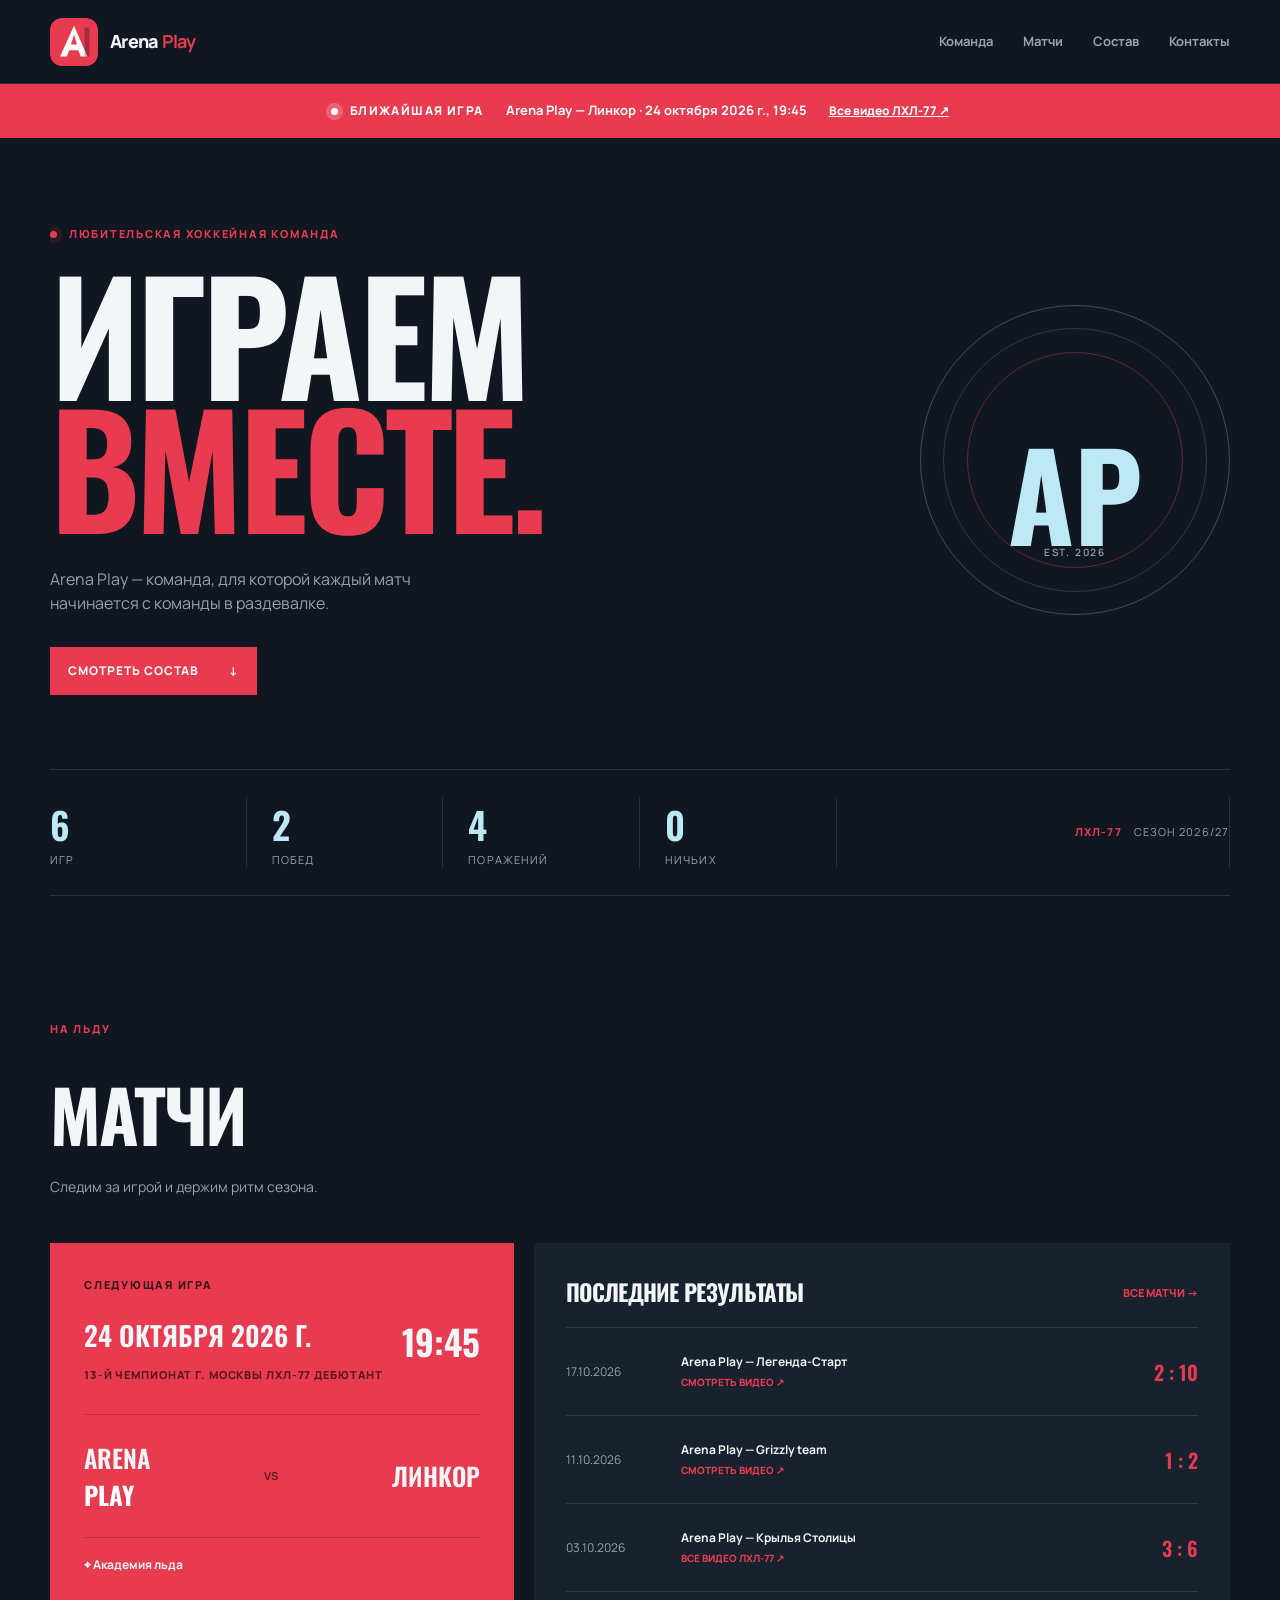
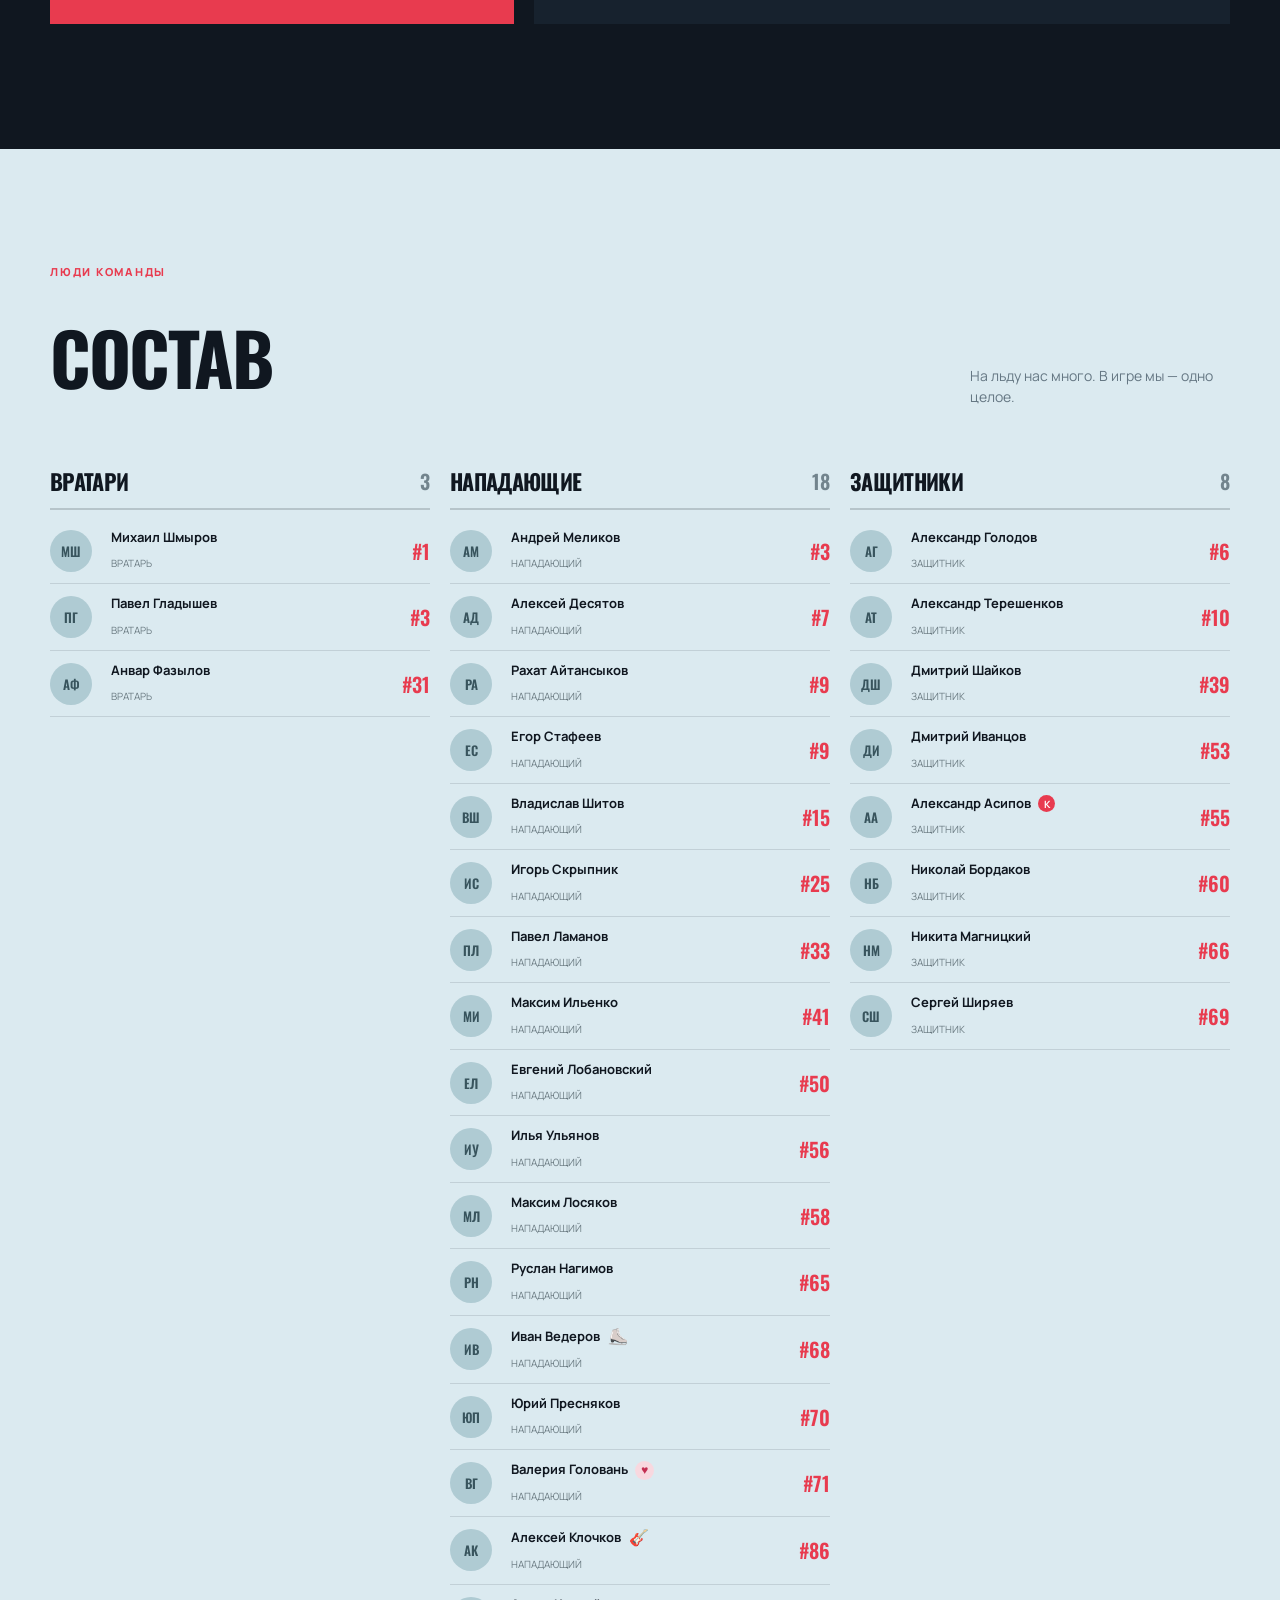
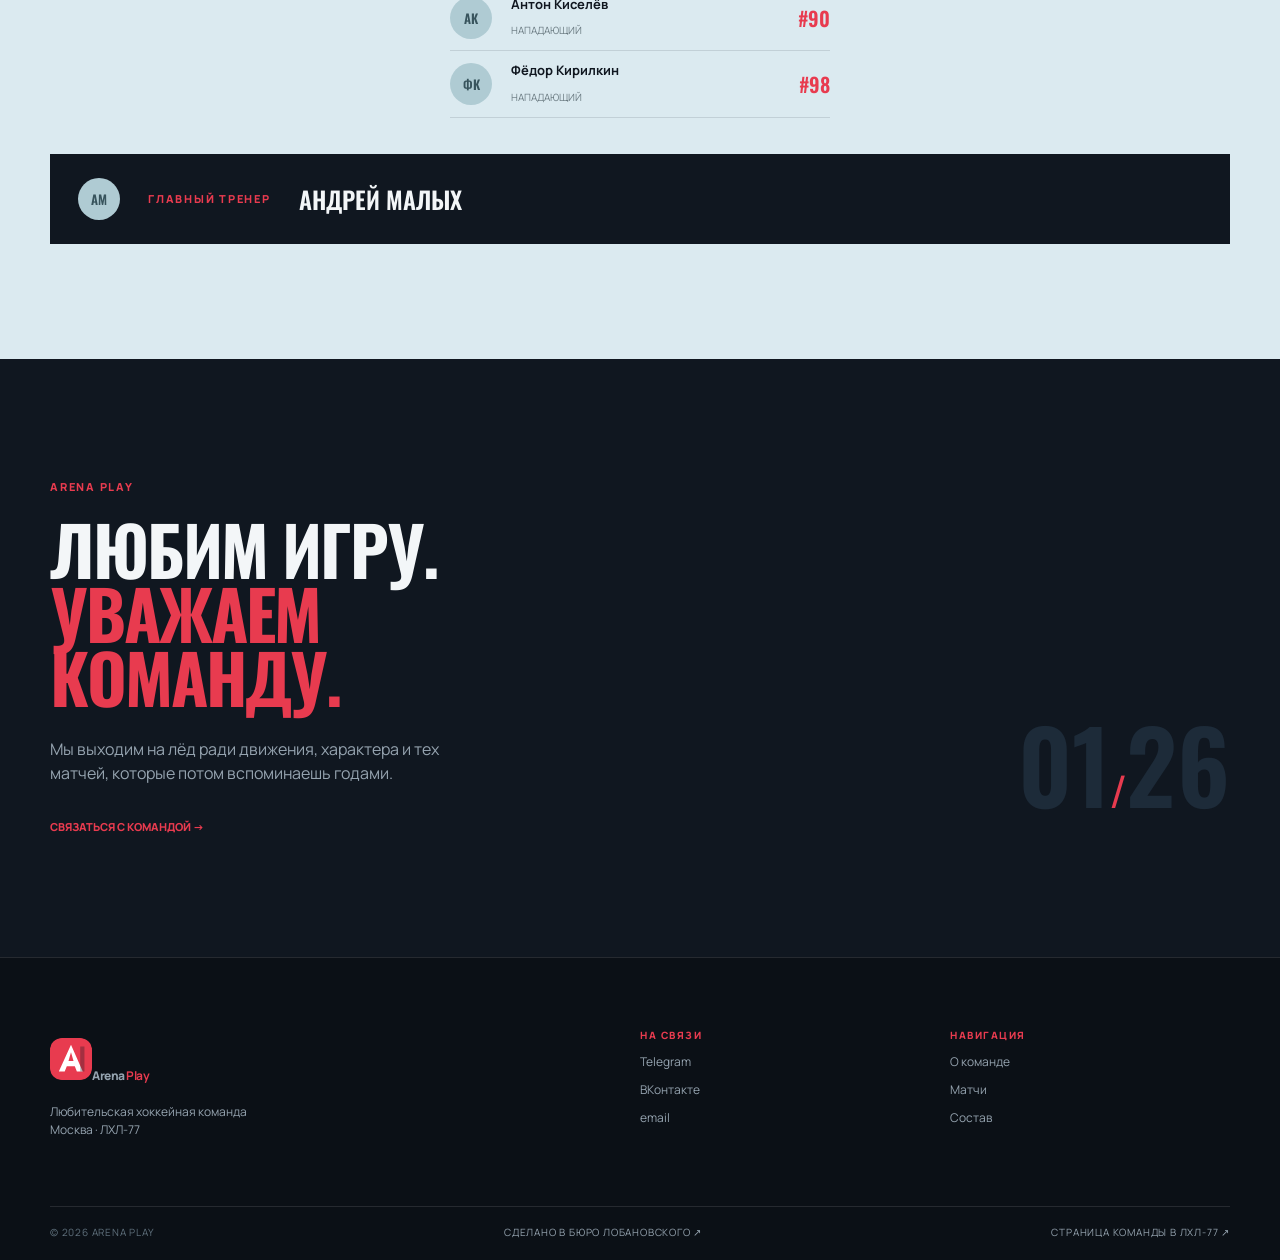
==== commit b92f3265: "Показать полный календарь матчей в диалоговом окне" ====
--- a/index.html
+++ b/index.html
@@ -59,7 +59,7 @@
         <div class="section-heading"><p class="eyebrow">На льду</p><h2>Матчи</h2><p>Следим за игрой и держим ритм сезона.</p></div>
         <div class="games-grid">
           <article class="next-game" id="next-game"></article>
-          <div class="results-panel"><div class="panel-title"><h3>Последние результаты</h3><a href="#contacts">Все матчи →</a></div><div id="results-list" class="results-list"></div></div>
+          <div class="results-panel"><div class="panel-title"><h3>Последние результаты</h3><button type="button" class="text-link" data-matches-dialog aria-haspopup="dialog" aria-controls="matches-dialog">Все матчи →</button></div><div id="results-list" class="results-list"></div></div>
         </div>
       </section>
 
@@ -71,6 +71,15 @@
     </main>
 
     <footer id="contacts" class="site-footer"><div class="section-shell footer-grid"><div><a class="brand" href="#top"><img src="/assets/logo.svg" alt="" width="42" height="42" /><span>Arena <b>Play</b></span></a><p>Любительская хоккейная команда<br />Москва · ЛХЛ-77</p></div><div><p class="footer-label">На связи</p><a href="#contact-dialog" data-contact-dialog aria-haspopup="dialog" aria-controls="contact-dialog">Telegram</a><a href="#contact-dialog" data-contact-dialog aria-haspopup="dialog" aria-controls="contact-dialog">ВКонтакте</a><a href="#contact-dialog" data-contact-dialog aria-haspopup="dialog" aria-controls="contact-dialog">email</a></div><div><p class="footer-label">Навигация</p><a href="#team">О команде</a><a href="#games">Матчи</a><a href="#roster">Состав</a></div></div><div class="section-shell footer-bottom"><span>© <span id="year"></span> Arena Play</span><a href="https://lobanovsky.ru" target="_blank" rel="noopener noreferrer">Сделано в бюро Лобановского ↗</a><a href="https://lhl-77.ru/clubs/686" target="_blank" rel="noreferrer">Страница команды в ЛХЛ-77 ↗</a></div></footer>
+    <dialog id="matches-dialog" class="matches-dialog" aria-labelledby="matches-title">
+      <header class="matches-header">
+        <form method="dialog"><button class="dialog-close" aria-label="Закрыть список матчей" autofocus>×</button></form>
+        <p class="eyebrow">Календарь команды</p>
+        <h2 id="matches-title">Все матчи</h2>
+        <p id="matches-summary">Расписание и результаты, включая квалификацию.</p>
+      </header>
+      <div id="all-matches-list" class="all-matches-list"></div>
+    </dialog>
     <dialog id="contact-dialog" class="contact-dialog" aria-labelledby="contact-title">
       <form method="dialog"><button class="dialog-close" aria-label="Закрыть" autofocus>×</button></form>
       <p class="eyebrow">Связаться с командой</p>
--- a/styles/main.css
+++ b/styles/main.css
@@ -42,3 +42,33 @@
 .captain-phone:hover, .dialog-close:hover {
   color: var(--red);
 }
+
+.player-card .player-badge{display:inline-grid;place-items:center;flex-shrink:0;width:21px;height:21px;font-size:16px;line-height:1;text-transform:none}
+
+.panel-title button { border: 0; padding: 8px 0 8px 12px; background: transparent; font-family: inherit; cursor: pointer; white-space: nowrap; }
+.panel-title button:hover { color: var(--ice); }
+body:has(dialog[open]) { overflow: hidden; }
+.matches-dialog { width: min(860px, calc(100% - 32px)); max-height: 85vh; max-height: 85dvh; padding: 0; border: 1px solid var(--line); background: var(--surface); color: var(--text); }
+.matches-dialog::backdrop { background: rgba(0, 0, 0, .8); }
+.matches-header { position: sticky; top: 0; z-index: 1; padding: 28px 72px 22px 32px; background: var(--surface); border-bottom: 1px solid var(--line); }
+.matches-header .eyebrow { margin-bottom: 8px; }
+.matches-header h2 { font-size: 44px; line-height: 1.1; margin-bottom: 10px; }
+.matches-header > p:last-child { margin: 0; font-size: 12px; color: var(--muted); }
+.matches-dialog .dialog-close { position: absolute; top: 16px; right: 16px; float: none; margin: 0; }
+.all-matches-list { padding: 12px 32px 28px; }
+.matches-section + .matches-section { margin-top: 30px; }
+.matches-section h3 { display: flex; align-items: center; gap: 12px; padding-top: 16px; margin-bottom: 0; font-size: 24px; }
+.matches-section h3 span { font: 600 12px Manrope, sans-serif; color: var(--muted); }
+.matches-dialog .result-row { grid-template-columns: 96px minmax(0, 1fr) 72px; padding: 20px 0; }
+.matches-dialog .result-row > span small { display: block; margin-top: 4px; font-size: 10px; }
+.match-details { color: var(--muted); font-size: 10px; overflow-wrap: anywhere; }
+.result-row .match-status { font: 700 11px Manrope, sans-serif; color: var(--ice); }
+.matches-empty { margin: 24px 0; font-size: 13px; color: var(--muted); }
+@media (max-width: 600px) {
+  .matches-header { padding: 24px 58px 20px 18px; }
+  .matches-header h2 { font-size: 36px; }
+  .matches-dialog .dialog-close { top: 10px; right: 8px; }
+  .all-matches-list { padding: 8px 18px 24px; }
+  .matches-dialog .result-row { grid-template-columns: 66px minmax(0, 1fr) 62px; gap: 10px; }
+  .matches-dialog .result-match { min-width: 0; overflow-wrap: anywhere; }
+}
